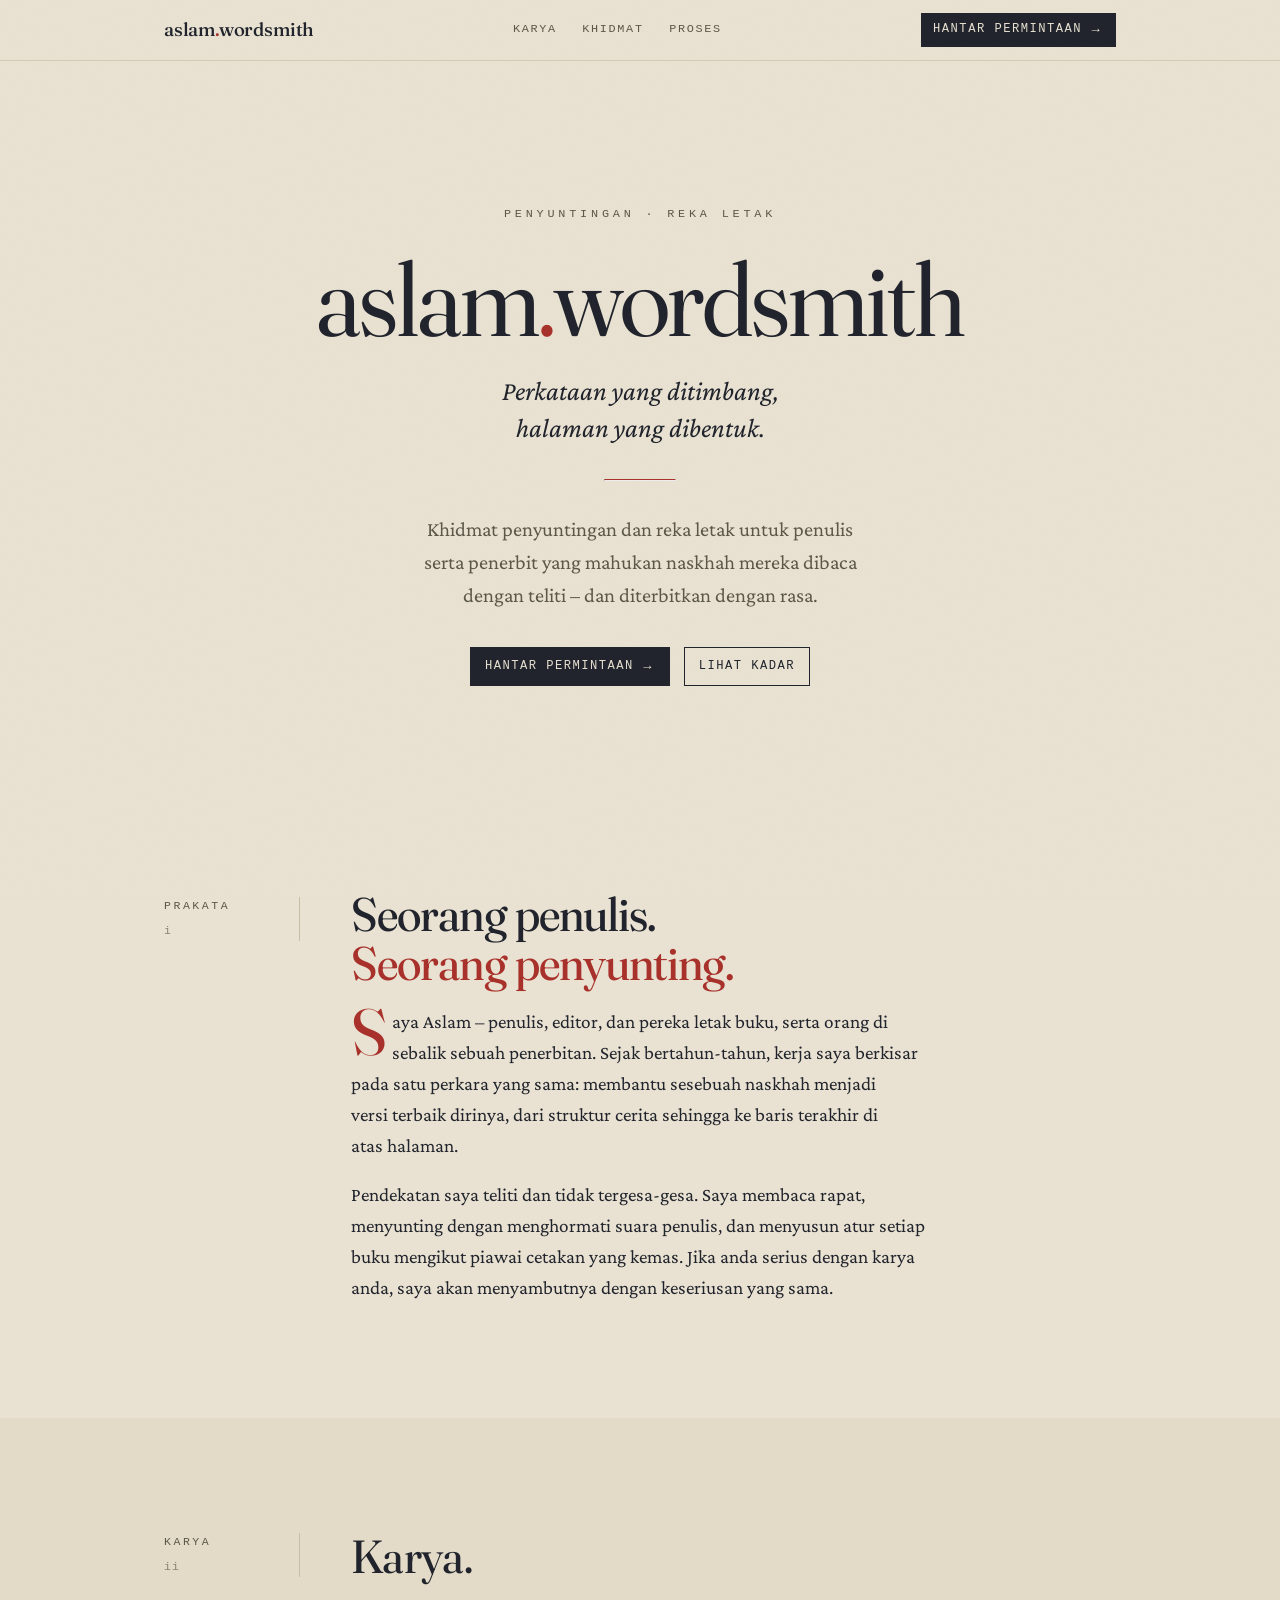
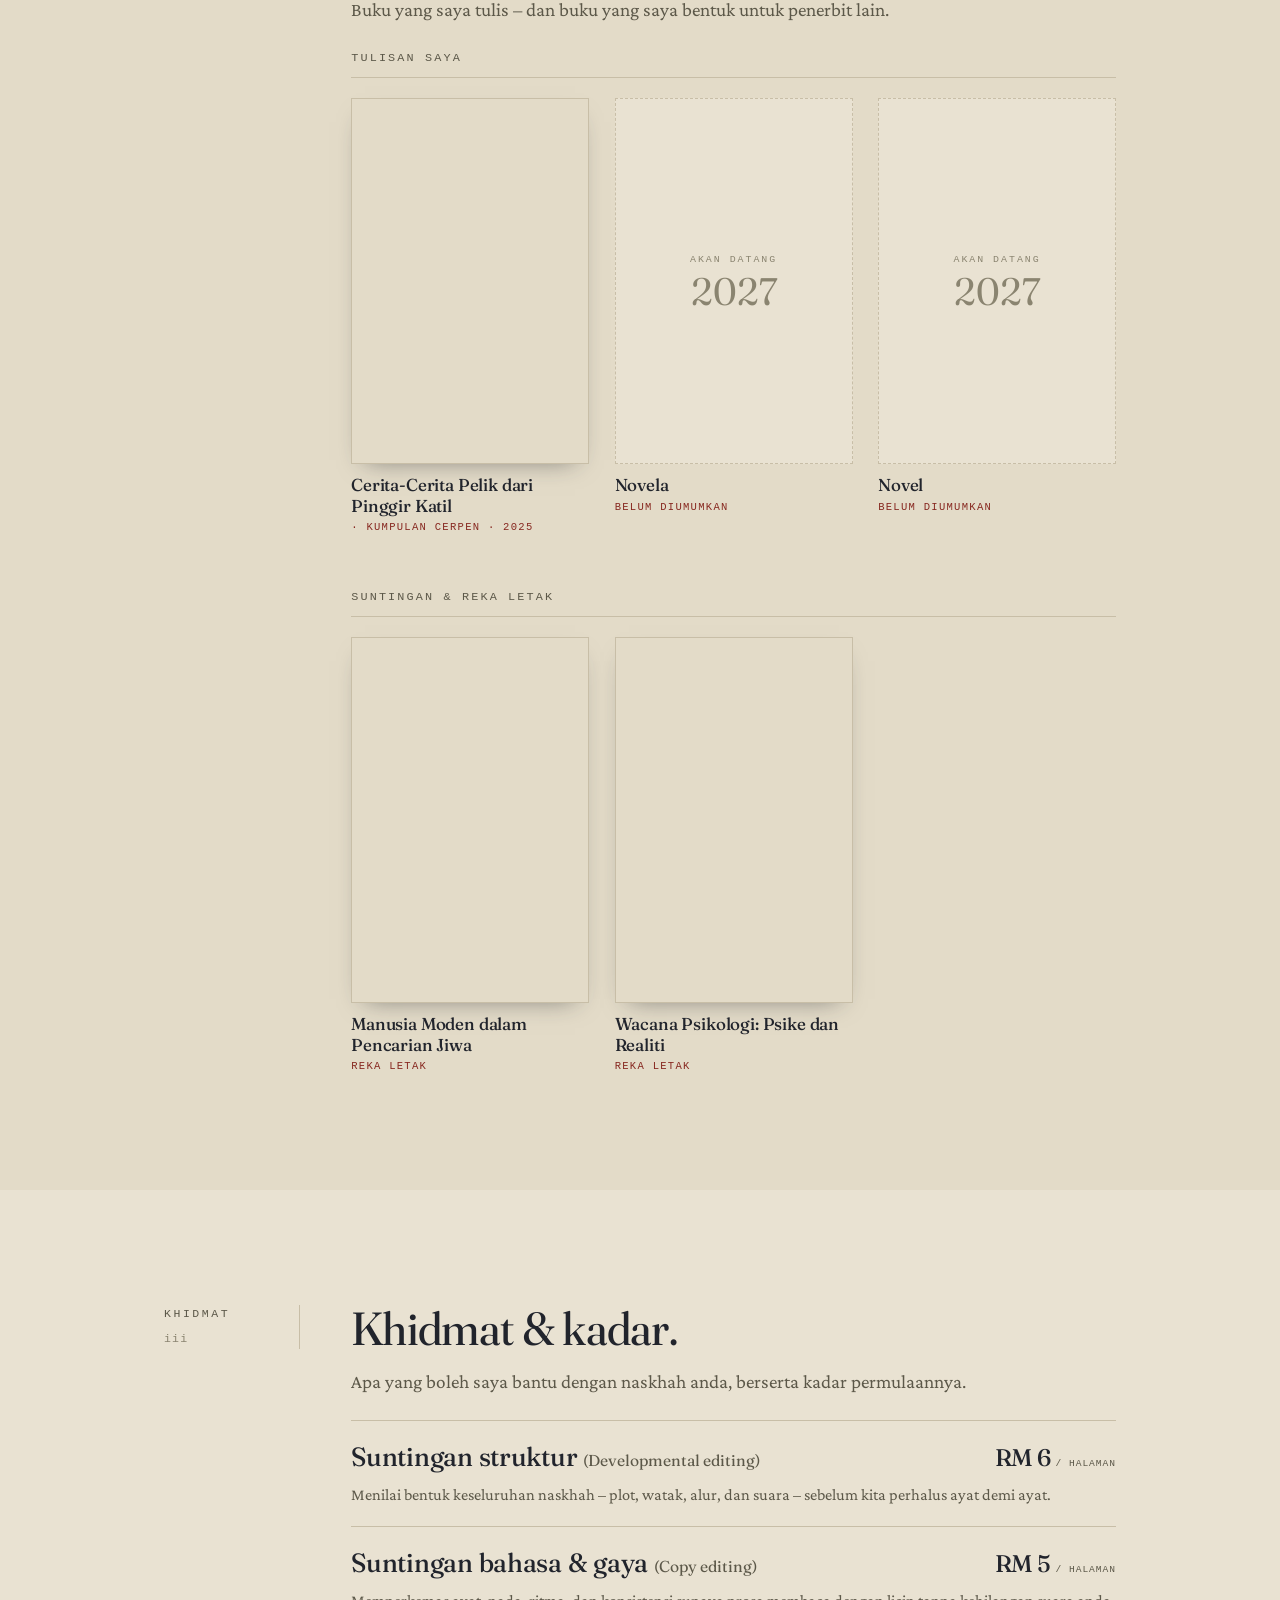
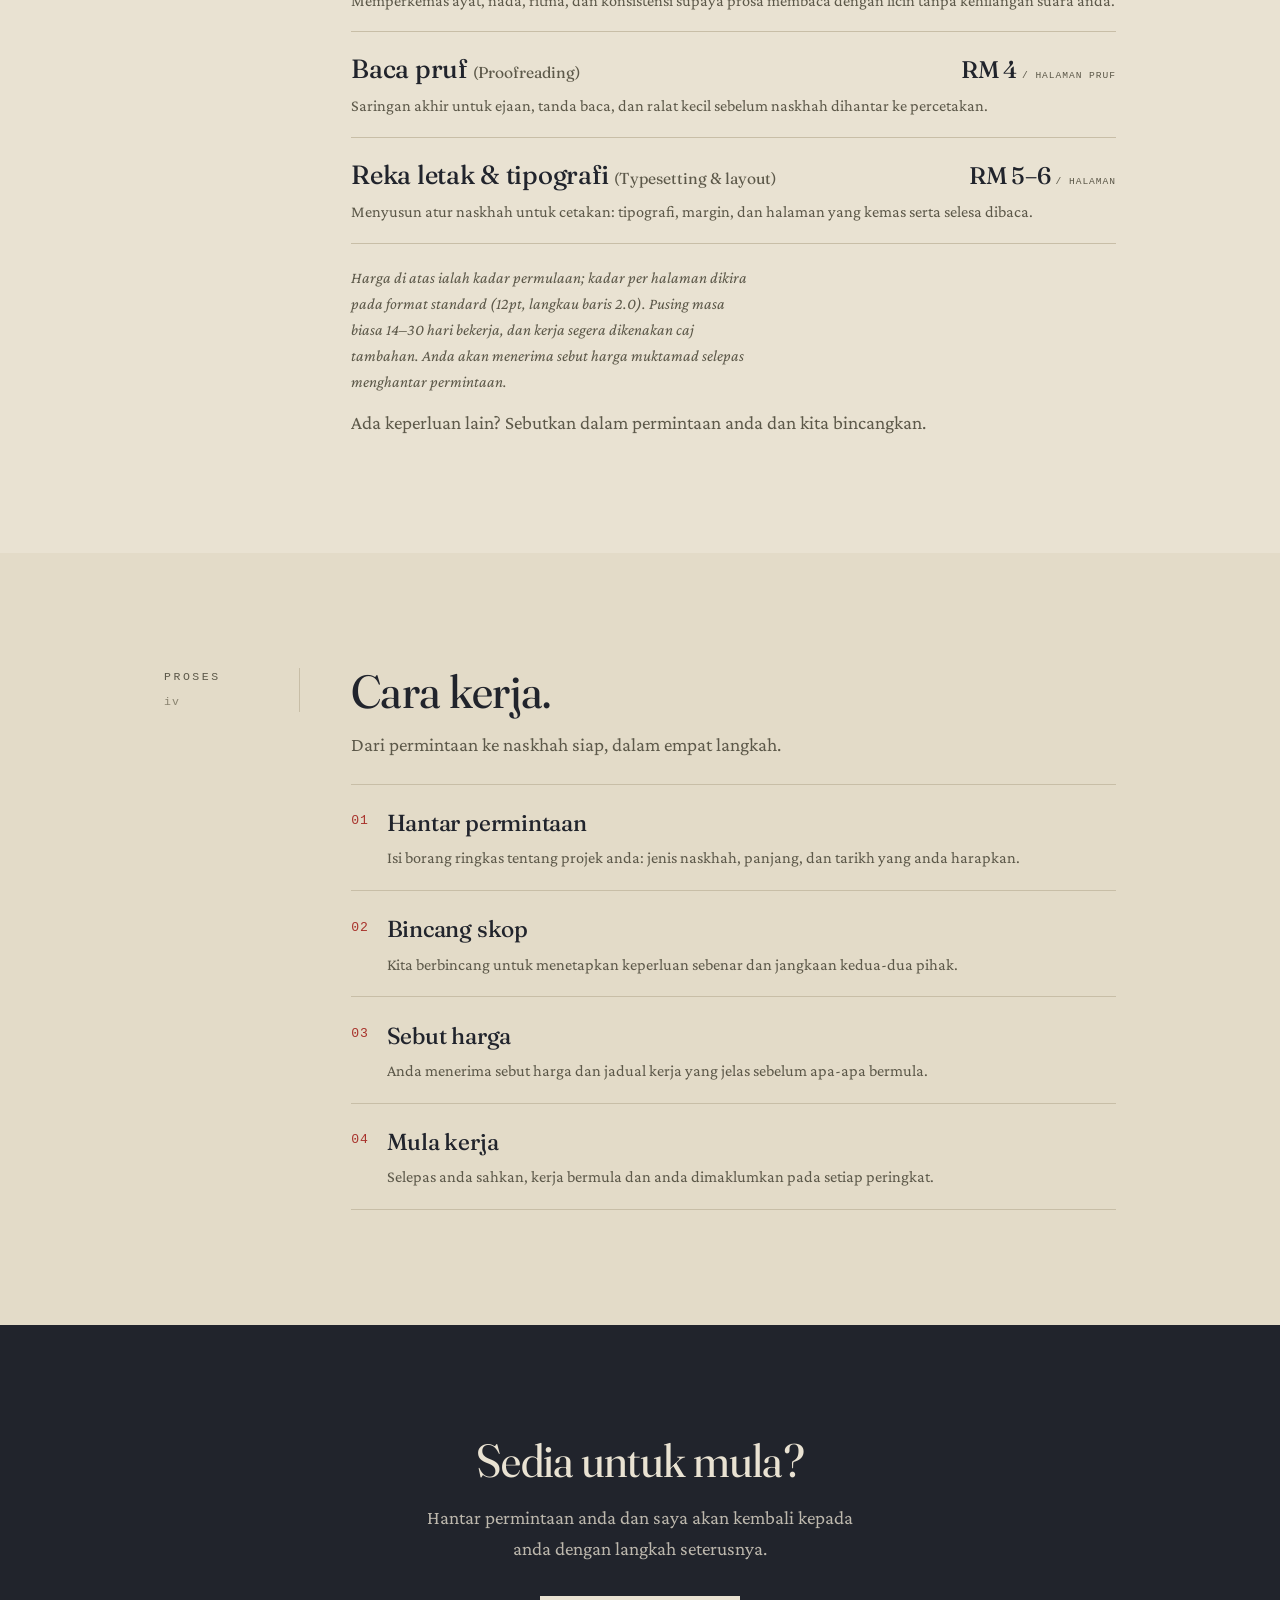
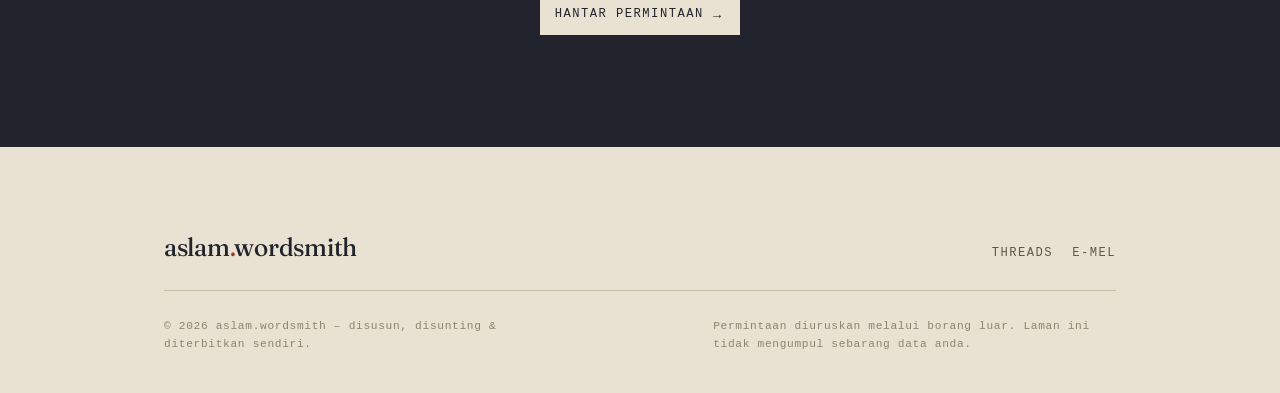
==== index.html @ 5a4cc8f1 "aslam.wordsmith profile + rate card site Static, no-JS, CSP-locked one-page profile for GitHub Pages" ====
<!DOCTYPE html>
<html lang="ms">
<head>
  <meta charset="UTF-8">
  <meta name="viewport" content="width=device-width, initial-scale=1">

  <!-- Security: strict CSP. Everything is same-origin; no third-party calls.
       Note: frame-ancestors / X-Frame-Options can only be set as real HTTP
       headers (GitHub Pages can't). See README for the free Cloudflare option. -->
  <meta http-equiv="Content-Security-Policy"
        content="default-src 'none'; img-src 'self' data:; style-src 'self'; font-src 'self'; base-uri 'self'; form-action 'self' https:; manifest-src 'self'; upgrade-insecure-requests">
  <meta name="referrer" content="strict-origin-when-cross-origin">
  <meta name="color-scheme" content="light">
  <meta name="theme-color" content="#E9E2D2">

  <title>aslam.wordsmith – penyuntingan &amp; reka letak</title>
  <meta name="description" content="Khidmat penyuntingan dan reka letak buku oleh aslam.wordsmith – untuk penulis dan penerbit yang serius dengan karya mereka.">

  <!-- Open Graph (for sharing on Threads / WhatsApp). Add an og:image later; see README. -->
  <meta property="og:type" content="website">
  <meta property="og:locale" content="ms_MY">
  <meta property="og:title" content="aslam.wordsmith – penyuntingan &amp; reka letak">
  <meta property="og:description" content="Khidmat penyuntingan dan reka letak buku untuk penulis dan penerbit yang serius dengan karya mereka.">
  <!-- <meta property="og:url" content="https://YOURDOMAIN/"> -->

  <link rel="icon" href="favicon.svg" type="image/svg+xml">
  <link rel="preload" href="fonts/fraunces.woff2" as="font" type="font/woff2" crossorigin>
  <link rel="preload" href="fonts/crimson-pro.woff2" as="font" type="font/woff2" crossorigin>
  <link rel="stylesheet" href="styles.css">
</head>
<body>
  <a class="skip" href="#kandungan">Langkau ke kandungan</a>

  <!-- ============ Running head ============ -->
  <header class="masthead">
    <div class="wrap">
      <a class="brand" href="#">aslam<span class="dot">.</span>wordsmith</a>
      <nav class="mast-nav" aria-label="Navigasi laman">
        <a href="#karya">Karya</a>
        <a href="#khidmat">Khidmat</a>
        <a href="#proses">Proses</a>
      </nav>
      <!-- TODO: replace href with your real request form (Google Form / Tally). See README. -->
      <a class="btn" href="" target="_blank" rel="noopener noreferrer">
        Hantar permintaan <span class="arrow" aria-hidden="true">&rarr;</span>
      </a>
    </div>
  </header>

  <main id="kandungan">

    <!-- ============ Title page (hero) ============ -->
    <section class="title-page wrap" aria-label="Pengenalan">
      <p class="half-title">Penyuntingan &middot; Reka&nbsp;letak</p>
      <h1 class="wordmark">aslam<span class="dot">.</span>wordsmith</h1>
      <!-- Tagline (kept as-is per brand decision). -->
      <p class="tagline">Perkataan yang ditimbang,<br>halaman yang dibentuk.</p>
      <hr class="title-rule" aria-hidden="true">
      <p class="lede">Khidmat penyuntingan dan reka letak untuk penulis serta penerbit yang mahukan naskhah mereka dibaca dengan teliti – dan diterbitkan dengan rasa.</p>
      <div class="title-cta">
        <a class="btn" href="" target="_blank" rel="noopener noreferrer">
          Hantar permintaan <span class="arrow" aria-hidden="true">&rarr;</span>
        </a>
        <a class="btn btn--ghost" href="#khidmat">Lihat kadar</a>
      </div>
    </section>

    <!-- ============ Prakata / Who ============ -->
    <section class="leaf" id="tentang">
      <div class="wrap">
        <div class="leaf-grid">
          <aside class="margin">
            <span class="eyebrow">Prakata</span>
            <span class="folio">i</span>
          </aside>
          <div class="leaf-body">
            <div class="who-text prose measure">
              <h2 class="lead-statement">
                Seorang penulis.<br>
                <span class="accent">Seorang penyunting.</span>
              </h2>
              <p class="has-dropcap">Saya Aslam – penulis, editor, dan pereka letak buku, serta orang di sebalik sebuah penerbitan. Sejak bertahun-tahun, kerja saya berkisar pada satu perkara yang sama: membantu sesebuah naskhah menjadi versi terbaik dirinya, dari struktur cerita sehingga ke baris terakhir di atas halaman.</p>
              <p>Pendekatan saya teliti dan tidak tergesa-gesa. Saya membaca rapat, menyunting dengan menghormati suara penulis, dan menyusun atur setiap buku mengikut piawai cetakan yang kemas. Jika anda serius dengan karya anda, saya akan menyambutnya dengan keseriusan yang sama.</p>
            </div>
          </div>
        </div>
      </div>
    </section>

    <!-- ============ Karya / Work ============ -->
    <!-- Two groups: books Aslam wrote, and books he laid out for others.
         TO ADD a book: drop a cover into media/covers/, copy a <figure class="work …">
         block in the right group, and update src/alt/title/role.
         Variants: work--flat (flat cover image), work--mockup (3D mockup PNG/WebP),
         work--soon (forthcoming teaser, no cover). -->
    <section class="leaf leaf--alt" id="karya">
      <div class="wrap">
        <div class="leaf-grid">
          <aside class="margin">
            <span class="eyebrow">Karya</span>
            <span class="folio">ii</span>
          </aside>
          <div class="leaf-body">
            <h2 class="leaf-head">Karya.</h2>
            <p class="leaf-sub">Buku yang saya tulis – dan buku yang saya bentuk untuk penerbit lain.</p>

            <!-- Group 1: Aslam's own books -->
            <div class="work-group">
              <h3 class="work-group-title">Tulisan saya</h3>
              <div class="works">
                <figure class="work work--flat">
                  <div class="work-cover">
                    <img class="work-img" src="media/covers/cerita-cerita-pelik.webp"
                         alt="Kulit buku: Cerita-Cerita Pelik dari Pinggir Katil"
                         width="800" height="1230" loading="lazy" decoding="async">
                  </div>
                  <figcaption class="work-cap">
                    <span class="work-title">Cerita-Cerita Pelik dari Pinggir Katil</span>
                    <span class="work-role">&middot; Kumpulan cerpen &middot; 2025</span>
                  </figcaption>
                </figure>

                <figure class="work work--soon">
                  <div class="work-cover">
                    <div class="soon">
                      <span class="soon-label">Akan datang</span>
                      <span class="soon-year">2027</span>
                    </div>
                  </div>
                  <figcaption class="work-cap">
                    <span class="work-title">Novela</span>
                    <span class="work-role">Belum diumumkan</span>
                  </figcaption>
                </figure>

                <figure class="work work--soon">
                  <div class="work-cover">
                    <div class="soon">
                      <span class="soon-label">Akan datang</span>
                      <span class="soon-year">2027</span>
                    </div>
                  </div>
                  <figcaption class="work-cap">
                    <span class="work-title">Novel</span>
                    <span class="work-role">Belum diumumkan</span>
                  </figcaption>
                </figure>
              </div>
            </div>

            <!-- Group 2: editorial / layout work for other publishers -->
            <div class="work-group">
              <h3 class="work-group-title">Suntingan &amp; reka letak</h3>
              <div class="works">
                <figure class="work work--flat">
                  <div class="work-cover">
                    <img class="work-img" src="media/covers/manusia-moden-depan.webp"
                         alt="Kulit buku: Manusia Moden dalam Pencarian Jiwa"
                         width="1600" height="2462" loading="lazy" decoding="async">
                  </div>
                  <figcaption class="work-cap">
                    <span class="work-title">Manusia Moden dalam Pencarian Jiwa</span>
                    <span class="work-role">Reka letak</span>
                  </figcaption>
                </figure>

                <figure class="work work--flat">
                  <div class="work-cover">
                    <img class="work-img" src="media/covers/wacana-psikologi-depan.webp"
                         alt="Kulit buku: Wacana Psikologi: Psike dan Realiti"
                         width="1600" height="2462" loading="lazy" decoding="async">
                  </div>
                  <figcaption class="work-cap">
                    <span class="work-title">Wacana Psikologi: Psike dan Realiti</span>
                    <span class="work-role">Reka letak</span>
                  </figcaption>
                </figure>
              </div>
            </div>
          </div>
        </div>
      </div>
    </section>

    <!-- ============ Khidmat & Kadar (services + rates, merged) ============ -->
    <section class="leaf" id="khidmat">
      <div class="wrap">
        <div class="leaf-grid">
          <aside class="margin">
            <span class="eyebrow">Khidmat</span>
            <span class="folio">iii</span>
          </aside>
          <div class="leaf-body">
            <h2 class="leaf-head">Khidmat &amp; kadar.</h2>
            <p class="leaf-sub">Apa yang boleh saya bantu dengan naskhah anda, berserta kadar permulaannya.</p>

            <div class="toc">
              <div class="toc-item">
                <div class="toc-head">
                  <h3 class="toc-title">Suntingan struktur <span class="toc-en">(Developmental editing)</span></h3>
                  <span class="toc-price">RM 6 <span class="toc-unit">/ halaman</span></span>
                </div>
                <p class="toc-desc">Menilai bentuk keseluruhan naskhah – plot, watak, alur, dan suara – sebelum kita perhalus ayat demi ayat.</p>
              </div>
              <div class="toc-item">
                <div class="toc-head">
                  <h3 class="toc-title">Suntingan bahasa &amp; gaya <span class="toc-en">(Copy editing)</span></h3>
                  <span class="toc-price">RM 5 <span class="toc-unit">/ halaman</span></span>
                </div>
                <p class="toc-desc">Memperkemas ayat, nada, ritma, dan konsistensi supaya prosa membaca dengan licin tanpa kehilangan suara anda.</p>
              </div>
              <div class="toc-item">
                <div class="toc-head">
                  <h3 class="toc-title">Baca pruf <span class="toc-en">(Proofreading)</span></h3>
                  <span class="toc-price">RM 4 <span class="toc-unit">/ halaman pruf</span></span>
                </div>
                <p class="toc-desc">Saringan akhir untuk ejaan, tanda baca, dan ralat kecil sebelum naskhah dihantar ke percetakan.</p>
              </div>
              <div class="toc-item">
                <div class="toc-head">
                  <h3 class="toc-title">Reka letak &amp; tipografi <span class="toc-en">(Typesetting &amp; layout)</span></h3>
                  <span class="toc-price">RM 5&#8211;6 <span class="toc-unit">/ halaman</span></span>
                </div>
                <p class="toc-desc">Menyusun atur naskhah untuk cetakan: tipografi, margin, dan halaman yang kemas serta selesa dibaca.</p>
              </div>
            </div>

            <p class="rate-note">Harga di atas ialah kadar permulaan; kadar per halaman dikira pada format standard (12pt, langkau baris 2.0). Pusing masa biasa 14&#8211;30 hari bekerja, dan kerja segera dikenakan caj tambahan. Anda akan menerima sebut harga muktamad selepas menghantar permintaan.</p>
            <p class="leaf-sub">Ada keperluan lain? Sebutkan dalam permintaan anda dan kita bincangkan.</p>
          </div>
        </div>
      </div>
    </section>

    <!-- ============ Proses / Process (a genuine sequence) ============ -->
    <section class="leaf leaf--alt" id="proses">
      <div class="wrap">
        <div class="leaf-grid">
          <aside class="margin">
            <span class="eyebrow">Proses</span>
            <span class="folio">iv</span>
          </aside>
          <div class="leaf-body">
            <h2 class="leaf-head">Cara kerja.</h2>
            <p class="leaf-sub">Dari permintaan ke naskhah siap, dalam empat langkah.</p>

            <ol class="steps">
              <li class="step">
                <div>
                  <h3>Hantar permintaan</h3>
                  <p>Isi borang ringkas tentang projek anda: jenis naskhah, panjang, dan tarikh yang anda harapkan.</p>
                </div>
              </li>
              <li class="step">
                <div>
                  <h3>Bincang skop</h3>
                  <p>Kita berbincang untuk menetapkan keperluan sebenar dan jangkaan kedua-dua pihak.</p>
                </div>
              </li>
              <li class="step">
                <div>
                  <h3>Sebut harga</h3>
                  <p>Anda menerima sebut harga dan jadual kerja yang jelas sebelum apa-apa bermula.</p>
                </div>
              </li>
              <li class="step">
                <div>
                  <h3>Mula kerja</h3>
                  <p>Selepas anda sahkan, kerja bermula dan anda dimaklumkan pada setiap peringkat.</p>
                </div>
              </li>
            </ol>
          </div>
        </div>
      </div>
    </section>

    <!-- ============ Closing call ============ -->
    <section class="closing" id="hubungi">
      <div class="wrap">
        <h2 class="leaf-head">Sedia untuk mula?</h2>
        <p>Hantar permintaan anda dan saya akan kembali kepada anda dengan langkah seterusnya.</p>
        <a class="btn" href="" target="_blank" rel="noopener noreferrer">
          Hantar permintaan <span class="arrow" aria-hidden="true">&rarr;</span>
        </a>
      </div>
    </section>
  </main>

  <!-- ============ Kolofon / Footer ============ -->
  <footer class="kolofon">
    <div class="wrap">
      <div class="kolofon-top">
        <span class="kolofon-brand">aslam<span class="dot">.</span>wordsmith</span>
        <nav class="kolofon-links" aria-label="Hubungi">
          <a href="https://www.threads.com/@aslam.wordsmith" target="_blank" rel="noopener noreferrer">Threads</a>
          <a href="mailto:aslam.wordsmith@gmail.com">E-mel</a>
        </nav>
      </div>
      <div class="kolofon-fine">
        <span>&copy; 2026 aslam.wordsmith – disusun, disunting &amp; diterbitkan sendiri.</span>
        <span>Permintaan diuruskan melalui borang luar. Laman ini tidak mengumpul sebarang data anda.</span>
      </div>
    </div>
  </footer>
</body>
</html>
---- styles.css ----
/* =========================================================================
   aslam.wordsmith — laman profil & kadar khidmat
   Concept: the page set like the interior of a finely-made book.
   Display: Fraunces (variable, all axes) · Body: Crimson Pro · Utility: system mono
   Palette: fountain-pen ink + warm oat paper + a single editor's proof-red.
   No JavaScript. No third-party requests. Self-hosted fonts only.
   ========================================================================= */

/* ----- Fonts (self-hosted, variable) ------------------------------------ */
@font-face {
  font-family: "Fraunces";
  src: url("fonts/fraunces.woff2") format("woff2");
  font-weight: 100 900;
  font-style: normal;
  font-display: swap;
}
@font-face {
  font-family: "Crimson Pro";
  src: url("fonts/crimson-pro.woff2") format("woff2");
  font-weight: 200 900;
  font-style: normal;
  font-display: swap;
}
@font-face {
  font-family: "Crimson Pro";
  src: url("fonts/crimson-pro-italic.woff2") format("woff2");
  font-weight: 200 900;
  font-style: italic;
  font-display: swap;
}

/* ----- Tokens ----------------------------------------------------------- */
:root {
  /* colour */
  --paper:      #E9E2D2;  /* warm oat — the page */
  --paper-2:    #E3DBC8;  /* a deeper leaf for set-apart blocks */
  --ink:        #21242C;  /* deep blue-black — fountain-pen ink */
  --ink-soft:   #5C5849;  /* muted ink — secondary text */
  --ink-faint:  #8A8470;  /* marginalia, folios (decorative) */
  --proof:      #A8322B;  /* the editor's red */
  --proof-deep: #872820;
  --rule:       #C8BEA7;  /* hairlines */
  --rule-soft:  #D5CCB8;

  /* type */
  --display: "Fraunces", Georgia, "Times New Roman", serif;
  --body:    "Crimson Pro", Georgia, "Times New Roman", serif;
  --mono:    ui-monospace, "SF Mono", "Cascadia Code", "JetBrains Mono", Menlo, Consolas, monospace;

  /* measure & rhythm */
  --gutter:    clamp(1.35rem, 5.5vw, 3.25rem);
  --leaf-pad:  clamp(3.5rem, 9vw, 7.5rem);
  --measure:   36rem;
  --wrap:      66rem;
}

/* ----- Reset ------------------------------------------------------------ */
*, *::before, *::after { box-sizing: border-box; }
* { margin: 0; }
html { -webkit-text-size-adjust: 100%; scroll-behavior: smooth; }
body { min-height: 100%; }
img, svg { display: block; max-width: 100%; }
ul, ol { list-style: none; padding: 0; }
a { color: inherit; }
:focus-visible { outline: 2px solid var(--proof); outline-offset: 3px; border-radius: 1px; }
::selection { background: var(--proof); color: var(--paper); }

/* ----- Base ------------------------------------------------------------- */
body {
  font-family: var(--body);
  font-weight: 400;
  font-size: clamp(1.0625rem, 0.98rem + 0.4vw, 1.2rem);
  line-height: 1.62;
  color: var(--ink);
  background: var(--paper);
  font-feature-settings: "liga" 1, "calt" 1, "onum" 1; /* old-style figures */
  text-rendering: optimizeLegibility;
  -webkit-font-smoothing: antialiased;
}

/* faint paper grain — extremely subtle, sits above the page, ignores clicks */
body::before {
  content: "";
  position: fixed;
  inset: 0;
  z-index: 9999;
  pointer-events: none;
  opacity: 0.035;
  mix-blend-mode: multiply;
  background-image: url("data:image/svg+xml,%3Csvg xmlns='http://www.w3.org/2000/svg' width='160' height='160'%3E%3Cfilter id='n'%3E%3CfeTurbulence type='fractalNoise' baseFrequency='0.85' numOctaves='2' stitchTiles='stitch'/%3E%3C/filter%3E%3Crect width='100%25' height='100%25' filter='url(%23n)'/%3E%3C/svg%3E");
}

p { text-wrap: pretty; }
strong { font-weight: 600; }
em { font-style: italic; }

/* links inside prose */
.prose a {
  color: var(--proof-deep);
  text-decoration: underline;
  text-underline-offset: 0.18em;
  text-decoration-thickness: 1px;
  text-decoration-color: var(--rule);
}
.prose a:hover { text-decoration-color: var(--proof); }

/* ----- Skip link -------------------------------------------------------- */
.skip {
  position: absolute;
  left: -9999px;
  top: 0;
  background: var(--ink);
  color: var(--paper);
  padding: 0.6rem 1rem;
  font-family: var(--mono);
  font-size: 0.8rem;
  z-index: 10000;
}
.skip:focus { left: 0.5rem; top: 0.5rem; }

/* ----- Shared layout primitives ----------------------------------------- */
.wrap {
  width: 100%;
  max-width: var(--wrap);
  margin-inline: auto;
  padding-inline: var(--gutter);
}
.measure { max-width: var(--measure); }

.eyebrow {
  font-family: var(--mono);
  font-size: 0.72rem;
  font-weight: 500;
  letter-spacing: 0.22em;
  text-transform: uppercase;
  color: var(--ink-soft);
}

/* a small editorial proof-mark (caret) used very sparingly */
.proof-caret {
  color: var(--proof);
  font-family: var(--display);
  font-style: normal;
  font-weight: 500;
}

.rule {
  border: 0;
  border-top: 1px solid var(--rule);
}

/* ----- Masthead (running head) ------------------------------------------ */
.masthead {
  position: sticky;
  top: 0;
  z-index: 50;
  background: color-mix(in srgb, var(--paper) 88%, transparent);
  backdrop-filter: blur(6px);
  -webkit-backdrop-filter: blur(6px);
  border-bottom: 1px solid var(--rule-soft);
}
.masthead .wrap {
  display: flex;
  align-items: center;
  justify-content: space-between;
  gap: 1rem;
  min-height: 3.75rem;
}
.brand {
  font-family: var(--display);
  font-weight: 500;
  font-size: 1.18rem;
  letter-spacing: -0.01em;
  font-variation-settings: "opsz" 40, "wght" 500, "SOFT" 0, "WONK" 0;
  text-decoration: none;
  color: var(--ink);
}
.brand .dot { color: var(--proof); }
.mast-nav {
  display: none;
  gap: 1.6rem;
  align-items: center;
}
.mast-nav a {
  font-family: var(--mono);
  font-size: 0.74rem;
  letter-spacing: 0.14em;
  text-transform: uppercase;
  color: var(--ink-soft);
  text-decoration: none;
}
.mast-nav a:hover { color: var(--ink); }

/* button ----------------------------------------------------------------- */
.btn {
  display: inline-flex;
  align-items: center;
  gap: 0.55em;
  font-family: var(--mono);
  font-size: 0.76rem;
  letter-spacing: 0.12em;
  text-transform: uppercase;
  text-decoration: none;
  padding: 0.7em 1.15em;
  border: 1px solid var(--ink);
  color: var(--paper);
  background: var(--ink);
  transition: background 0.18s ease, color 0.18s ease, transform 0.18s ease;
}
.btn:hover { background: var(--proof); border-color: var(--proof); }
.btn:active { transform: translateY(1px); }
.btn--ghost {
  background: transparent;
  color: var(--ink);
}
.btn--ghost:hover { background: transparent; color: var(--proof); border-color: var(--proof); }
.btn .arrow { font-family: var(--body); font-size: 1.1em; line-height: 1; }

.masthead .btn { padding: 0.5em 0.95em; }

/* ----- Hero: the title page --------------------------------------------- */
.title-page {
  text-align: center;
  padding-block: clamp(4rem, 12vw, 9rem) clamp(3.25rem, 8vw, 6rem);
  display: grid;
  justify-items: center;
  gap: clamp(1.1rem, 2.5vw, 1.6rem);
}
.title-page .half-title { /* the small line above the title, as in a book */
  font-family: var(--mono);
  font-size: 0.74rem;
  letter-spacing: 0.32em;
  text-transform: uppercase;
  color: var(--ink-soft);
}
.wordmark {
  font-family: var(--display);
  font-weight: 380;
  font-size: clamp(3rem, 12.5vw, 6.5rem);
  line-height: 0.94;
  letter-spacing: -0.02em;
  font-variation-settings: "opsz" 144, "wght" 380, "SOFT" 26, "WONK" 0;
}
.wordmark .dot { color: var(--proof); }
.tagline {
  font-style: italic;
  font-size: clamp(1.25rem, 3.5vw, 1.7rem);
  line-height: 1.35;
  color: var(--ink);
  max-width: 22ch;
}
.title-rule {
  width: 4.5rem;
  border-top: 1.5px solid var(--proof);
  margin-block: 0.4rem;
}
.lede {
  max-width: 38ch;
  font-size: clamp(1.1rem, 1rem + 0.5vw, 1.28rem);
  color: var(--ink-soft);
}
.title-cta {
  display: flex;
  flex-wrap: wrap;
  gap: 0.85rem;
  justify-content: center;
  margin-top: 0.6rem;
}

/* ----- Leaf (a section, set like a book leaf) --------------------------- */
.leaf { padding-block: var(--leaf-pad); }
.leaf--alt { background: var(--paper-2); }
.leaf--alt + .leaf--alt { padding-top: 0; }

.leaf-grid { display: grid; gap: 1.4rem; }

/* the marginal column: section label + folio, like the head of a printed page */
.margin {
  display: flex;
  align-items: baseline;
  justify-content: space-between;
  gap: 1rem;
  padding-bottom: 0.4rem;
  border-bottom: 1px solid var(--rule);
}
.folio {
  display: none;
  font-family: var(--mono);
  font-size: 0.72rem;
  letter-spacing: 0.1em;
  color: var(--ink-faint);
}

.leaf-head {
  font-family: var(--display);
  font-weight: 420;
  font-size: clamp(1.9rem, 1.4rem + 2vw, 2.9rem);
  line-height: 1.05;
  letter-spacing: -0.015em;
  font-variation-settings: "opsz" 80, "wght" 420, "SOFT" 14, "WONK" 0;
  margin-top: 0.9rem;
}
.leaf-sub {
  margin-top: 0.75rem;
  color: var(--ink-soft);
}

/* prose with a drop cap on the opening paragraph */
.prose p + p { margin-top: 1.1rem; }
.has-dropcap::first-letter {
  font-family: var(--display);
  font-variation-settings: "opsz" 144, "wght" 460, "SOFT" 0, "WONK" 0;
  float: left;
  font-size: 3.4em;
  line-height: 0.74;
  padding-right: 0.08em;
  padding-top: 0.04em;
  color: var(--proof);
}

/* ----- Who block: lead statement + portrait (borrowed structure) -------- */
.who-grid { display: grid; gap: clamp(1.4rem, 4vw, 2.4rem); }

.lead-statement {
  font-family: var(--display);
  font-weight: 440;
  font-size: clamp(1.85rem, 1.3rem + 2.3vw, 2.95rem);
  line-height: 1.03;
  letter-spacing: -0.02em;
  font-variation-settings: "opsz" 80, "wght" 440, "SOFT" 16, "WONK" 0;
  margin-bottom: 1.15rem;
}
.lead-statement .accent { color: var(--proof); }

.portrait { margin: 0; max-width: 15rem; }
.portrait img,
.portrait-ph {
  width: 100%;
  aspect-ratio: 4 / 5;
  border: 1px solid var(--rule);
  background: var(--paper-2);
}
.portrait img { object-fit: cover; }
.portrait-ph { display: grid; place-items: center; }
.portrait-ph span {
  font-family: var(--display);
  font-size: clamp(2.6rem, 9vw, 4rem);
  color: var(--ink-faint);
  font-variation-settings: "opsz" 144, "wght" 360, "SOFT" 22, "WONK" 0;
}
.portrait-ph .dot { color: var(--proof); }

/* ----- Karya terpilih: a shelf of covers -------------------------------- */
.works {
  margin-top: 1.6rem;
  display: grid;
  grid-template-columns: repeat(2, 1fr);
  gap: clamp(1.2rem, 3vw, 1.9rem) clamp(1rem, 3vw, 1.6rem);
}
.work { margin: 0; }
.work-cover {
  display: grid;
  place-items: end center;
  overflow: visible;
  transition: transform 0.2s ease, box-shadow 0.2s ease;
}

/* 3D mockup: floats on the paper with a shape-following shadow, no frame */
.work--mockup .work-cover { aspect-ratio: 800 / 1371; }
.work--mockup .work-img {
  width: 100%; height: 100%;
  object-fit: contain;
  object-position: bottom center;
  filter: drop-shadow(0 9px 16px rgba(33, 36, 44, 0.15));
  transition: filter 0.2s ease;
}

/* flat cover: a framed rectangle with a soft drop shadow */
.work--flat .work-cover {
  aspect-ratio: 130 / 200;
  overflow: hidden;
  border: 1px solid var(--rule);
  box-shadow: 0 10px 24px -14px rgba(33, 36, 44, 0.55);
  background: var(--paper-2);
}
.work--flat .work-img { width: 100%; height: 100%; object-fit: cover; }

/* forthcoming teaser: a quiet cover-shaped card, no image */
.work--soon .work-cover {
  aspect-ratio: 130 / 200;
  border: 1px dashed var(--rule);
  background: var(--paper);
  place-items: center;
}
.soon { display: grid; justify-items: center; gap: 0.3rem; text-align: center; padding: 0.5rem; }
.soon-label {
  font-family: var(--mono);
  font-size: 0.62rem;
  letter-spacing: 0.2em;
  text-transform: uppercase;
  color: var(--ink-faint);
}
.soon-year {
  font-family: var(--display);
  font-size: clamp(1.7rem, 1.2rem + 2vw, 2.4rem);
  line-height: 1;
  color: var(--ink-faint);
  font-variation-settings: "opsz" 72, "wght" 380, "SOFT" 18, "WONK" 0;
}

/* groups within Karya */
.work-group + .work-group { margin-top: clamp(2.2rem, 5vw, 3.25rem); }
.work-group-title {
  font-family: var(--mono);
  font-size: 0.74rem;
  font-weight: 500;
  letter-spacing: 0.18em;
  text-transform: uppercase;
  color: var(--ink-soft);
  margin-top: 1.5rem;
  padding-bottom: 0.55rem;
  border-bottom: 1px solid var(--rule);
}
.work-group .works { margin-top: 1.25rem; }
.work-cap { display: block; margin-top: 0.7rem; }
.work-title {
  display: block;
  font-family: var(--display);
  font-weight: 480;
  font-size: 1.08rem;
  line-height: 1.18;
  letter-spacing: -0.01em;
  font-variation-settings: "opsz" 40, "wght" 480, "SOFT" 10, "WONK" 0;
}
.work-role {
  display: block;
  margin-top: 0.18rem;
  font-family: var(--mono);
  font-size: 0.66rem;
  letter-spacing: 0.12em;
  text-transform: uppercase;
  color: var(--proof-deep);
}
@media (prefers-reduced-motion: no-preference) {
  .work:hover .work-cover { transform: translateY(-4px); }
  .work--mockup:hover .work-img { filter: drop-shadow(0 16px 22px rgba(33, 36, 44, 0.22)); }
  .work--flat:hover .work-cover { box-shadow: 0 16px 30px -14px rgba(33, 36, 44, 0.6); }
}

/* ----- Khidmat (services), set like a contents list --------------------- */
.toc { margin-top: 1.4rem; }
.toc-item {
  padding-block: 1.15rem;
  border-top: 1px solid var(--rule);
}
.toc-item:last-of-type { border-bottom: 1px solid var(--rule); }
.toc-title {
  font-family: var(--display);
  font-weight: 460;
  font-size: clamp(1.3rem, 1.1rem + 0.8vw, 1.65rem);
  line-height: 1.15;
  letter-spacing: -0.01em;
  font-variation-settings: "opsz" 50, "wght" 460, "SOFT" 12, "WONK" 0;
}
.toc-desc { margin-top: 0.3rem; color: var(--ink-soft); font-size: 1.02rem; line-height: 1.5; }
.toc-head {
  display: flex;
  flex-wrap: wrap;
  align-items: baseline;
  justify-content: space-between;
  gap: 0.2rem 1.5rem;
}
.toc-en {
  font-size: 0.6em;
  font-weight: 400;
  color: var(--ink-soft);
  letter-spacing: 0;
  font-variation-settings: "opsz" 30, "wght" 400, "SOFT" 12, "WONK" 0;
}
.toc-price {
  font-family: var(--display);
  font-weight: 480;
  font-size: clamp(1.2rem, 1.05rem + 0.7vw, 1.5rem);
  letter-spacing: -0.01em;
  font-variation-settings: "opsz" 40, "wght" 480, "SOFT" 0, "WONK" 0;
  white-space: nowrap;
  color: var(--ink);
}
.toc-price .toc-unit {
  font-family: var(--mono);
  font-size: 0.6rem;
  letter-spacing: 0.1em;
  text-transform: uppercase;
  color: var(--ink-soft);
}

/* ----- Kadar (rate card), set like a back-matter price list ------------- */
.rates { margin-top: 1.5rem; }
.rate-row {
  display: grid;
  grid-template-columns: 1fr auto;
  gap: 0.35rem 1.5rem;
  align-items: baseline;
  padding-block: 1.05rem;
  border-top: 1px solid var(--rule);
}
.rate-row:last-of-type { border-bottom: 1px solid var(--rule); }
.rate-name {
  font-family: var(--display);
  font-weight: 460;
  font-size: clamp(1.2rem, 1.05rem + 0.7vw, 1.5rem);
  letter-spacing: -0.01em;
  font-variation-settings: "opsz" 48, "wght" 460, "SOFT" 12, "WONK" 0;
  grid-column: 1;
}
.rate-unit {
  font-family: var(--mono);
  font-size: 0.72rem;
  letter-spacing: 0.1em;
  text-transform: uppercase;
  color: var(--ink-soft);
  grid-column: 1;
  grid-row: 2;
}
.rate-price {
  font-family: var(--display);
  font-weight: 480;
  font-size: clamp(1.2rem, 1.05rem + 0.7vw, 1.5rem);
  font-variation-settings: "opsz" 40, "wght" 480, "SOFT" 0, "WONK" 0;
  white-space: nowrap;
  grid-column: 2;
  grid-row: 1 / span 2;
  align-self: center;
}
.rate-note {
  margin-top: 1.3rem;
  font-size: 1rem;
  font-style: italic;
  color: var(--ink-soft);
  max-width: 46ch;
}

/* ----- Proses (a genuine sequence → numbered) --------------------------- */
.steps { counter-reset: step; margin-top: 1.5rem; display: grid; gap: 0; }
.step {
  counter-increment: step;
  display: grid;
  grid-template-columns: auto 1fr;
  gap: 1.1rem;
  padding-block: 1.2rem;
  border-top: 1px solid var(--rule);
}
.step:last-child { border-bottom: 1px solid var(--rule); }
.step::before {
  content: counter(step, decimal-leading-zero);
  font-family: var(--mono);
  font-size: 0.82rem;
  color: var(--proof);
  letter-spacing: 0.08em;
  padding-top: 0.4rem;
}
.step h3 {
  font-family: var(--display);
  font-weight: 460;
  font-size: clamp(1.2rem, 1.05rem + 0.6vw, 1.45rem);
  letter-spacing: -0.01em;
  font-variation-settings: "opsz" 46, "wght" 460, "SOFT" 12, "WONK" 0;
}
.step p { margin-top: 0.3rem; color: var(--ink-soft); font-size: 1.02rem; line-height: 1.5; }

/* ----- Closing call ----------------------------------------------------- */
.closing {
  text-align: center;
  background: var(--ink);
  color: var(--paper);
  padding-block: clamp(4rem, 10vw, 7rem);
}
.closing .leaf-head {
  color: var(--paper);
  margin-top: 0;
  font-variation-settings: "opsz" 90, "wght" 400, "SOFT" 18, "WONK" 0;
}
.closing p { margin-top: 1rem; color: color-mix(in srgb, var(--paper) 78%, transparent); max-width: 40ch; margin-inline: auto; }
.closing .btn {
  margin-top: 2rem;
  background: var(--paper);
  color: var(--ink);
  border-color: var(--paper);
}
.closing .btn:hover { background: var(--proof); color: var(--paper); border-color: var(--proof); }

/* ----- Kolofon (footer) ------------------------------------------------- */
.kolofon { padding-block: clamp(3rem, 7vw, 5rem) 2.5rem; }
.kolofon .wrap { display: grid; gap: 1.6rem; }
.kolofon-top {
  display: flex;
  flex-wrap: wrap;
  align-items: baseline;
  justify-content: space-between;
  gap: 1rem 2rem;
  padding-bottom: 1.4rem;
  border-bottom: 1px solid var(--rule);
}
.kolofon-brand {
  font-family: var(--display);
  font-weight: 460;
  font-size: 1.6rem;
  letter-spacing: -0.01em;
  font-variation-settings: "opsz" 60, "wght" 460, "SOFT" 16, "WONK" 0;
}
.kolofon-brand .dot { color: var(--proof); }
.kolofon-links { display: flex; flex-wrap: wrap; gap: 1.2rem; }
.kolofon-links a {
  font-family: var(--mono);
  font-size: 0.76rem;
  letter-spacing: 0.12em;
  text-transform: uppercase;
  color: var(--ink-soft);
  text-decoration: none;
}
.kolofon-links a:hover { color: var(--proof); }
.kolofon-fine {
  display: flex;
  flex-wrap: wrap;
  justify-content: space-between;
  gap: 0.6rem 2rem;
  font-family: var(--mono);
  font-size: 0.7rem;
  letter-spacing: 0.06em;
  color: var(--ink-faint);
}
.kolofon-fine span { max-width: 60ch; }

/* ----- Motion: one quiet page-load settle ------------------------------- */
@media (prefers-reduced-motion: no-preference) {
  .title-page > * {
    animation: settle 0.9s cubic-bezier(0.2, 0.7, 0.2, 1) backwards;
  }
  .title-page > *:nth-child(1) { animation-delay: 0.05s; }
  .title-page > *:nth-child(2) { animation-delay: 0.14s; }
  .title-page > *:nth-child(3) { animation-delay: 0.24s; }
  .title-page > *:nth-child(4) { animation-delay: 0.32s; }
  .title-page > *:nth-child(5) { animation-delay: 0.40s; }
  .title-page > *:nth-child(6) { animation-delay: 0.48s; }
  @keyframes settle {
    from { opacity: 0; transform: translateY(0.6rem); }
    to   { opacity: 1; transform: none; }
  }
}

/* ----- Responsive: open the book on wider screens ----------------------- */
@media (min-width: 48rem) {
  .leaf-grid {
    grid-template-columns: 8.5rem 1fr;
    column-gap: clamp(1.5rem, 4vw, 3.25rem);
  }
  .margin {
    flex-direction: column;
    align-items: flex-start;
    justify-content: flex-start;
    gap: 0.4rem;
    border-bottom: 0;
    border-right: 1px solid var(--rule);
    padding-right: 1rem;
    padding-bottom: 0;
    position: sticky;
    top: 5rem;
    align-self: start;
  }
  .folio { display: block; }
  .leaf-head { margin-top: 0; }

  .who-grid {
    grid-template-columns: minmax(11rem, 14rem) 1fr;
    column-gap: clamp(1.6rem, 4vw, 2.8rem);
    align-items: start;
  }
  .lead-statement { margin-top: -0.15em; } /* optically align cap-height with portrait top */
  .works { grid-template-columns: repeat(3, 1fr); }
}

@media (min-width: 60rem) {
  .mast-nav { display: flex; }
}
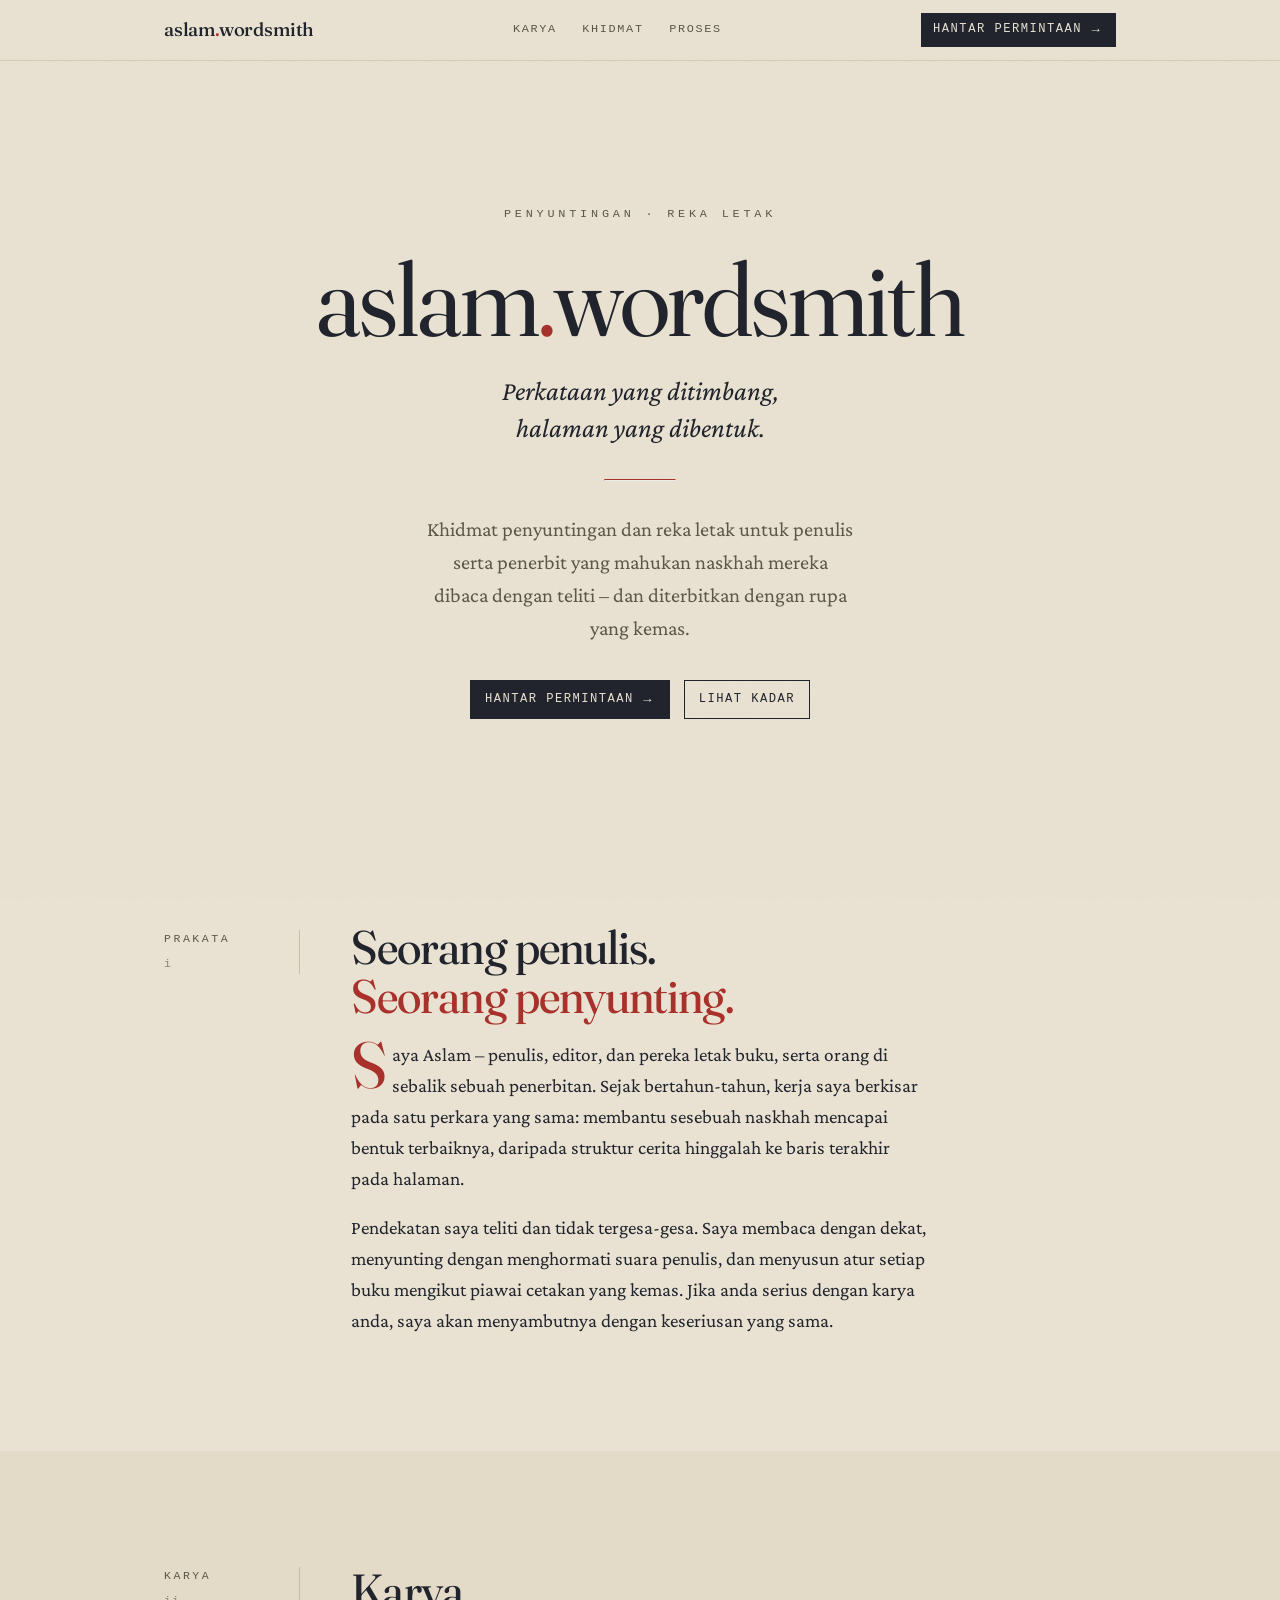
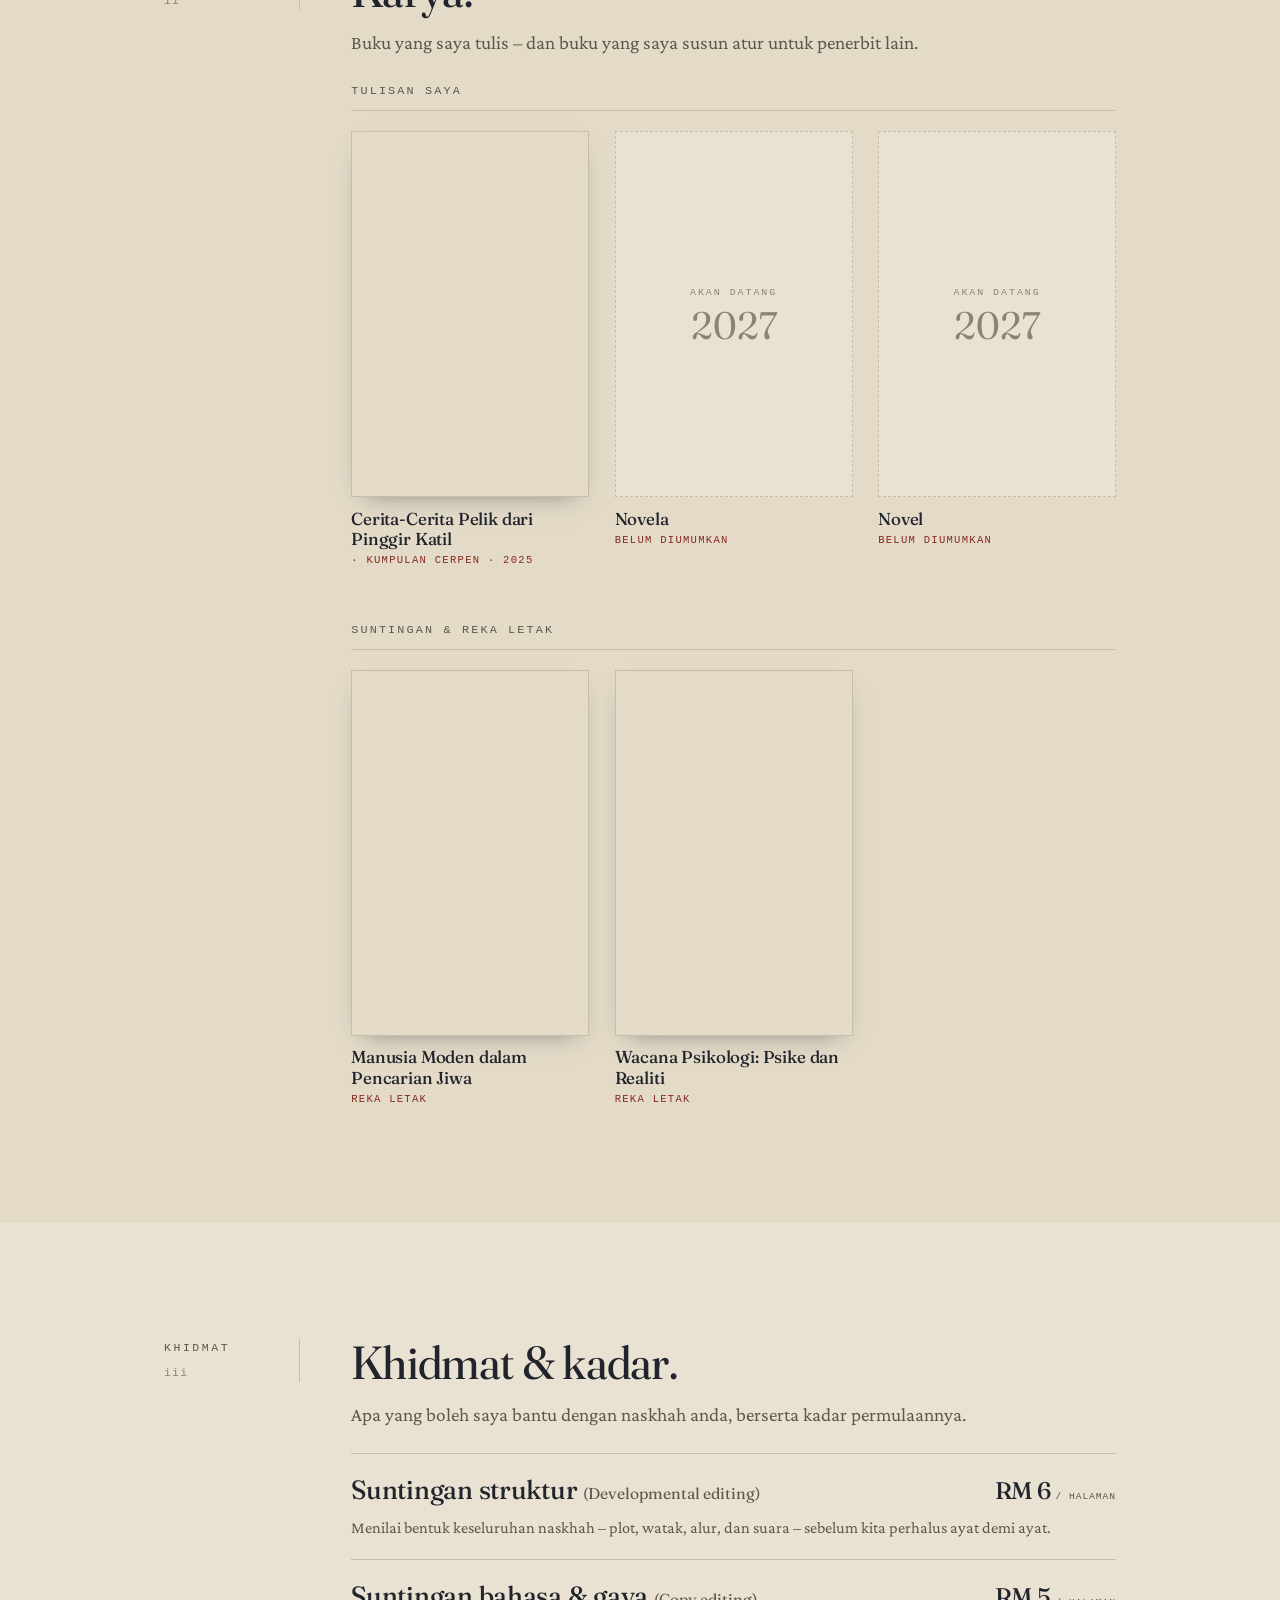
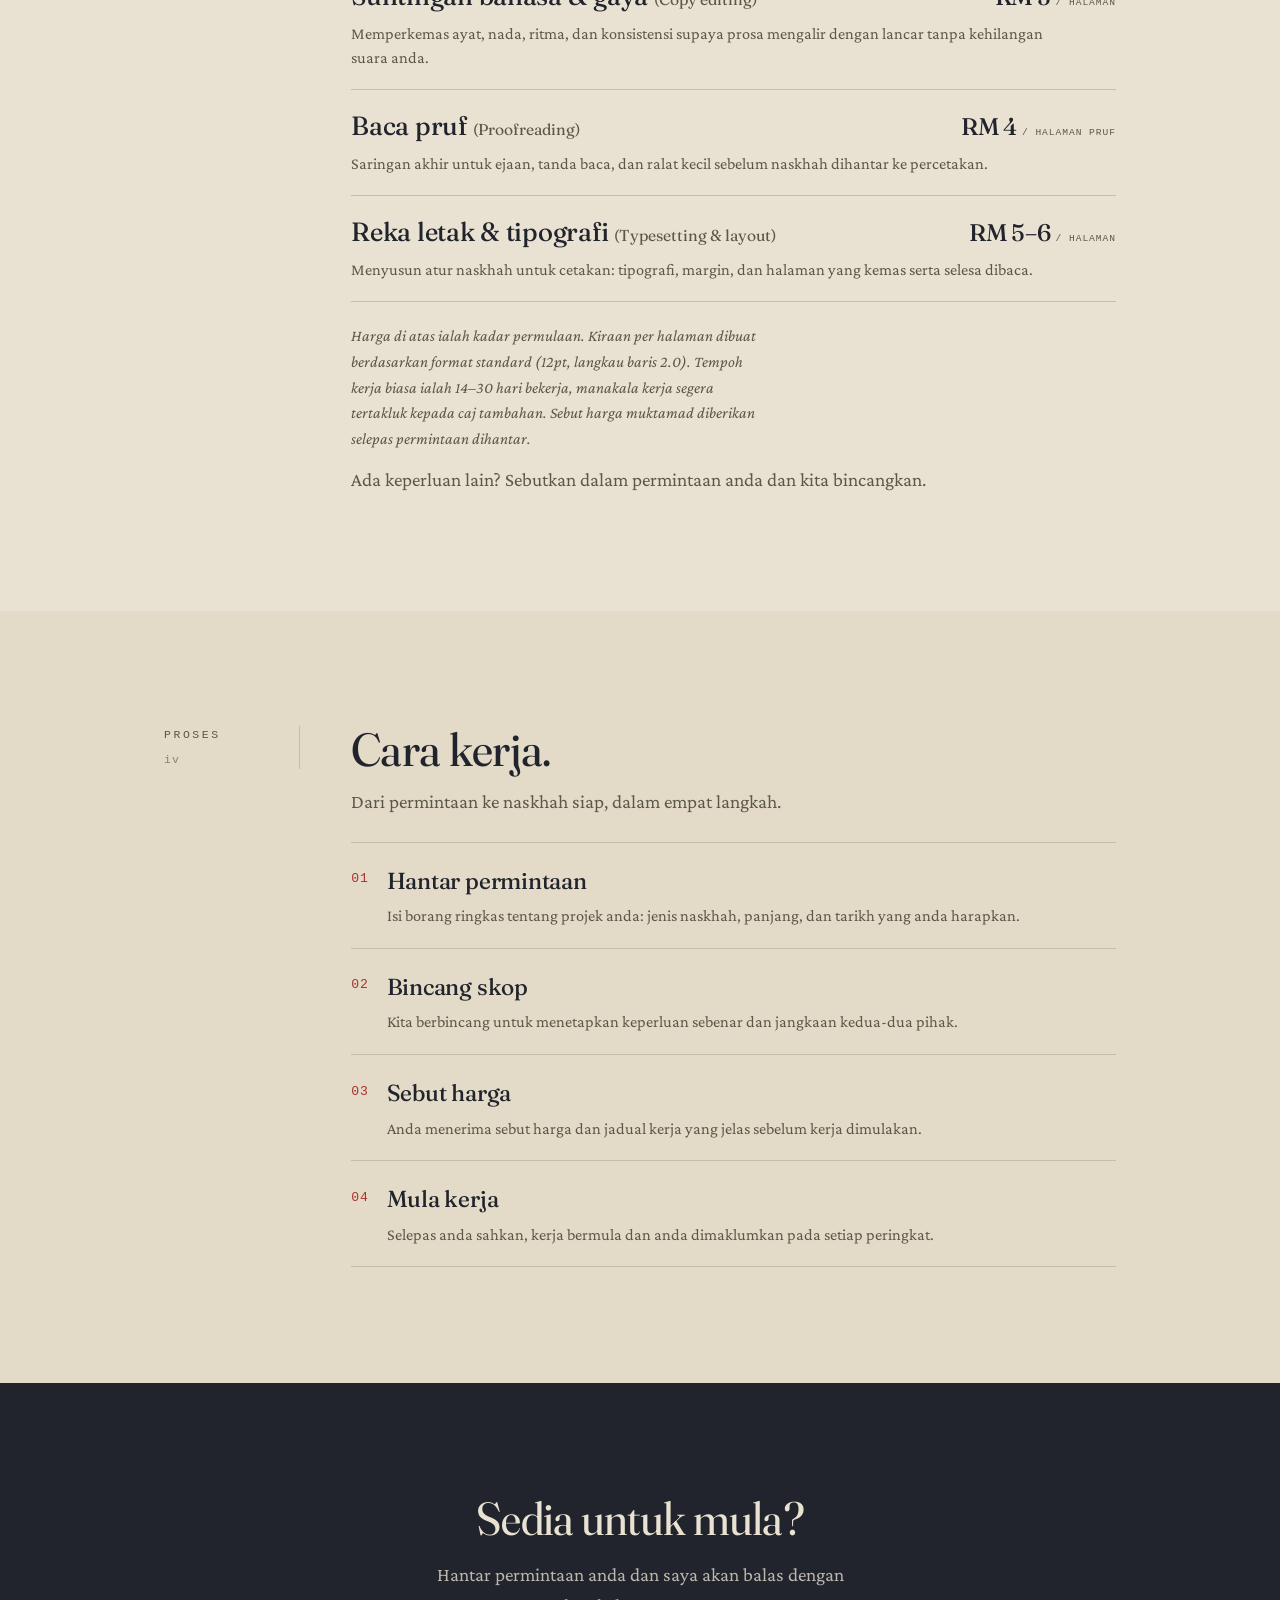
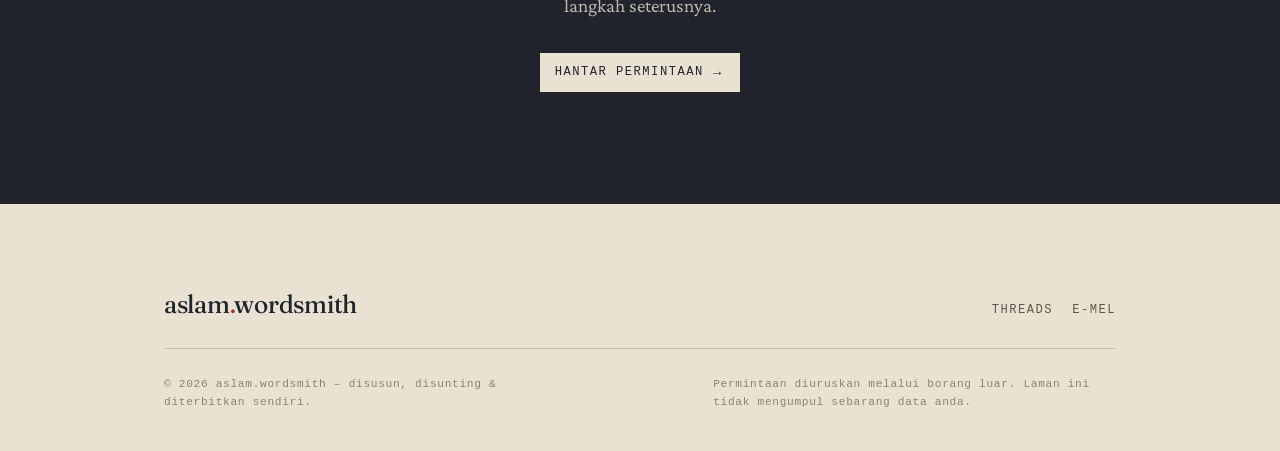
==== commit d1b676c2: "Refine Malay copy: de-translate stiff phrasings Apply editorial verdict — replace literal-translatio" ====
--- a/index.html
+++ b/index.html
@@ -56,7 +56,7 @@
       <!-- Tagline (kept as-is per brand decision). -->
       <p class="tagline">Perkataan yang ditimbang,<br>halaman yang dibentuk.</p>
       <hr class="title-rule" aria-hidden="true">
-      <p class="lede">Khidmat penyuntingan dan reka letak untuk penulis serta penerbit yang mahukan naskhah mereka dibaca dengan teliti – dan diterbitkan dengan rasa.</p>
+      <p class="lede">Khidmat penyuntingan dan reka letak untuk penulis serta penerbit yang mahukan naskhah mereka dibaca dengan teliti – dan diterbitkan dengan rupa yang kemas.</p>
       <div class="title-cta">
         <a class="btn" href="" target="_blank" rel="noopener noreferrer">
           Hantar permintaan <span class="arrow" aria-hidden="true">&rarr;</span>
@@ -79,8 +79,8 @@
                 Seorang penulis.<br>
                 <span class="accent">Seorang penyunting.</span>
               </h2>
-              <p class="has-dropcap">Saya Aslam – penulis, editor, dan pereka letak buku, serta orang di sebalik sebuah penerbitan. Sejak bertahun-tahun, kerja saya berkisar pada satu perkara yang sama: membantu sesebuah naskhah menjadi versi terbaik dirinya, dari struktur cerita sehingga ke baris terakhir di atas halaman.</p>
-              <p>Pendekatan saya teliti dan tidak tergesa-gesa. Saya membaca rapat, menyunting dengan menghormati suara penulis, dan menyusun atur setiap buku mengikut piawai cetakan yang kemas. Jika anda serius dengan karya anda, saya akan menyambutnya dengan keseriusan yang sama.</p>
+              <p class="has-dropcap">Saya Aslam – penulis, editor, dan pereka letak buku, serta orang di sebalik sebuah penerbitan. Sejak bertahun-tahun, kerja saya berkisar pada satu perkara yang sama: membantu sesebuah naskhah mencapai bentuk terbaiknya, daripada struktur cerita hinggalah ke baris terakhir pada halaman.</p>
+              <p>Pendekatan saya teliti dan tidak tergesa-gesa. Saya membaca dengan dekat, menyunting dengan menghormati suara penulis, dan menyusun atur setiap buku mengikut piawai cetakan yang kemas. Jika anda serius dengan karya anda, saya akan menyambutnya dengan keseriusan yang sama.</p>
             </div>
           </div>
         </div>
@@ -102,7 +102,7 @@
           </aside>
           <div class="leaf-body">
             <h2 class="leaf-head">Karya.</h2>
-            <p class="leaf-sub">Buku yang saya tulis – dan buku yang saya bentuk untuk penerbit lain.</p>
+            <p class="leaf-sub">Buku yang saya tulis – dan buku yang saya susun atur untuk penerbit lain.</p>
 
             <!-- Group 1: Aslam's own books -->
             <div class="work-group">
@@ -207,7 +207,7 @@
                   <h3 class="toc-title">Suntingan bahasa &amp; gaya <span class="toc-en">(Copy editing)</span></h3>
                   <span class="toc-price">RM 5 <span class="toc-unit">/ halaman</span></span>
                 </div>
-                <p class="toc-desc">Memperkemas ayat, nada, ritma, dan konsistensi supaya prosa membaca dengan licin tanpa kehilangan suara anda.</p>
+                <p class="toc-desc">Memperkemas ayat, nada, ritma, dan konsistensi supaya prosa mengalir dengan lancar tanpa kehilangan suara anda.</p>
               </div>
               <div class="toc-item">
                 <div class="toc-head">
@@ -225,7 +225,7 @@
               </div>
             </div>
 
-            <p class="rate-note">Harga di atas ialah kadar permulaan; kadar per halaman dikira pada format standard (12pt, langkau baris 2.0). Pusing masa biasa 14&#8211;30 hari bekerja, dan kerja segera dikenakan caj tambahan. Anda akan menerima sebut harga muktamad selepas menghantar permintaan.</p>
+            <p class="rate-note">Harga di atas ialah kadar permulaan. Kiraan per halaman dibuat berdasarkan format standard (12pt, langkau baris 2.0). Tempoh kerja biasa ialah 14&#8211;30 hari bekerja, manakala kerja segera tertakluk kepada caj tambahan. Sebut harga muktamad diberikan selepas permintaan dihantar.</p>
             <p class="leaf-sub">Ada keperluan lain? Sebutkan dalam permintaan anda dan kita bincangkan.</p>
           </div>
         </div>
@@ -260,7 +260,7 @@
               <li class="step">
                 <div>
                   <h3>Sebut harga</h3>
-                  <p>Anda menerima sebut harga dan jadual kerja yang jelas sebelum apa-apa bermula.</p>
+                  <p>Anda menerima sebut harga dan jadual kerja yang jelas sebelum kerja dimulakan.</p>
                 </div>
               </li>
               <li class="step">
@@ -279,7 +279,7 @@
     <section class="closing" id="hubungi">
       <div class="wrap">
         <h2 class="leaf-head">Sedia untuk mula?</h2>
-        <p>Hantar permintaan anda dan saya akan kembali kepada anda dengan langkah seterusnya.</p>
+        <p>Hantar permintaan anda dan saya akan balas dengan langkah seterusnya.</p>
         <a class="btn" href="" target="_blank" rel="noopener noreferrer">
           Hantar permintaan <span class="arrow" aria-hidden="true">&rarr;</span>
         </a>
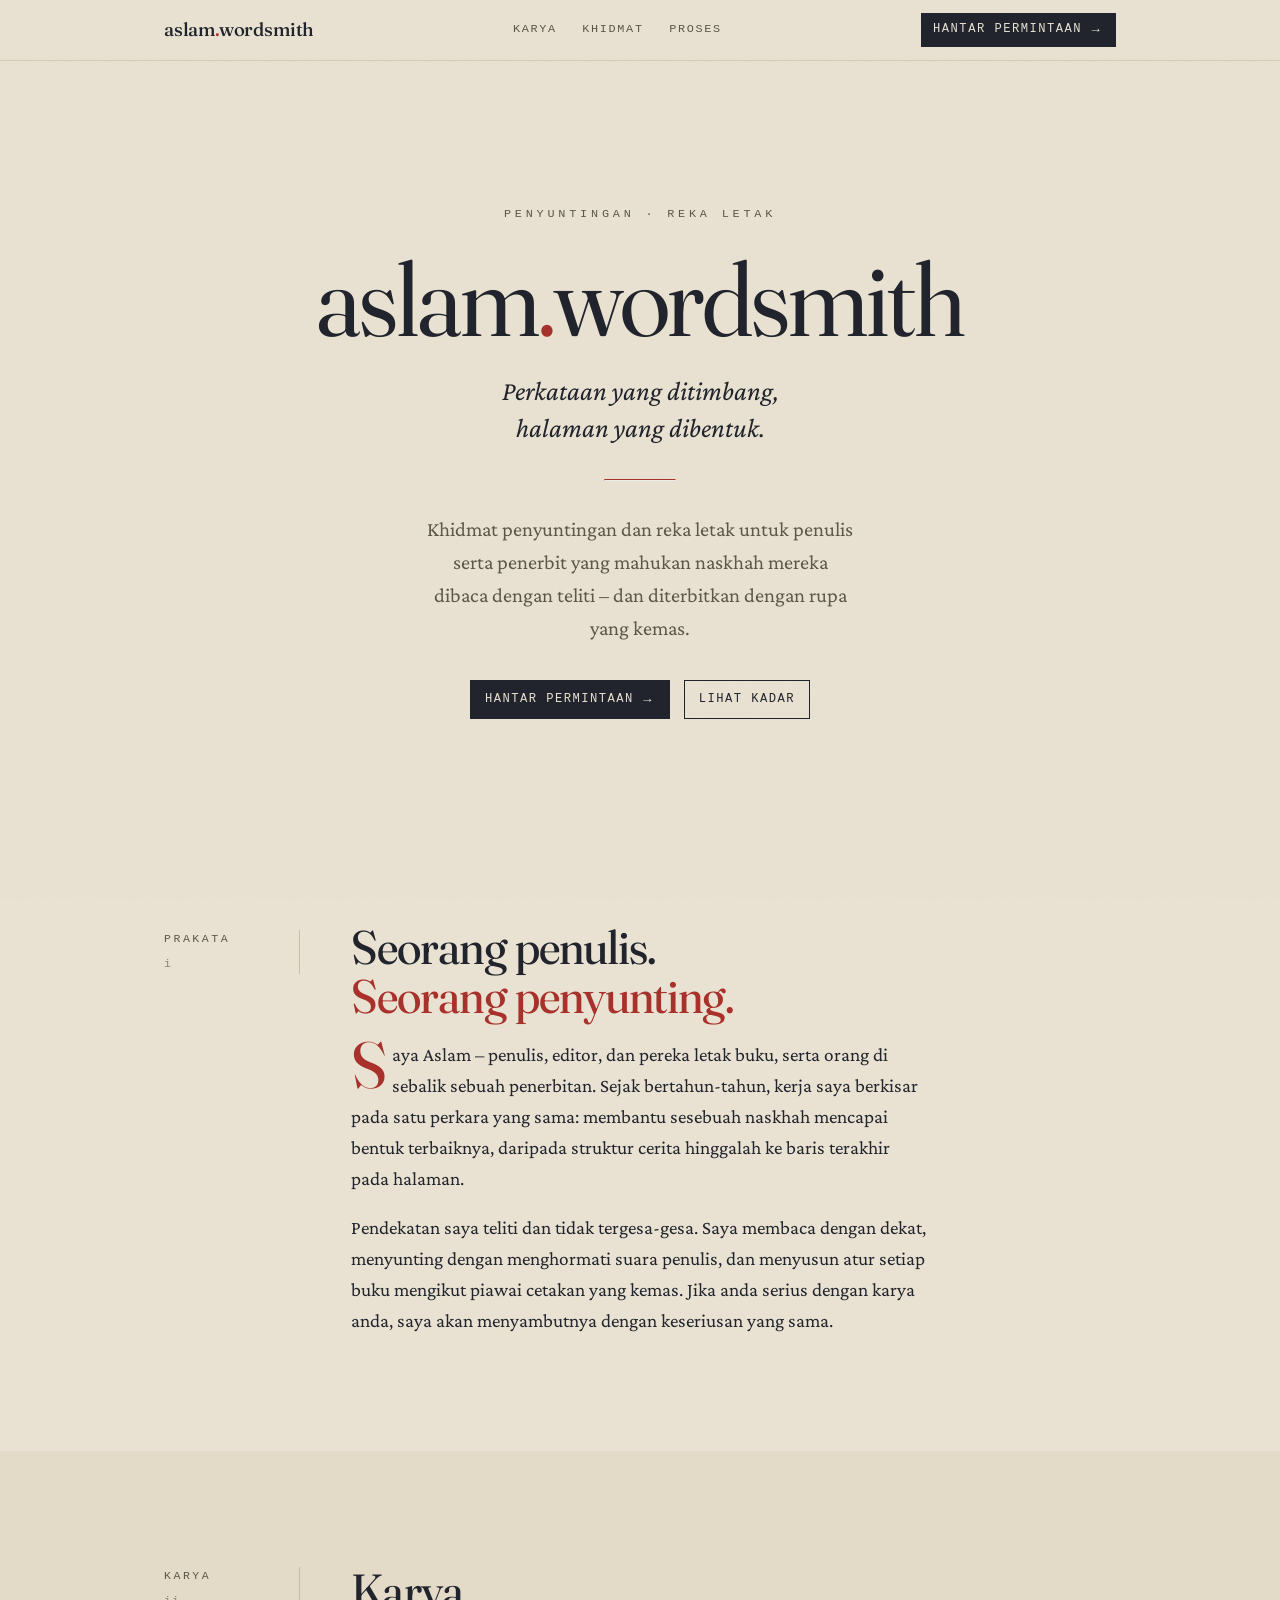
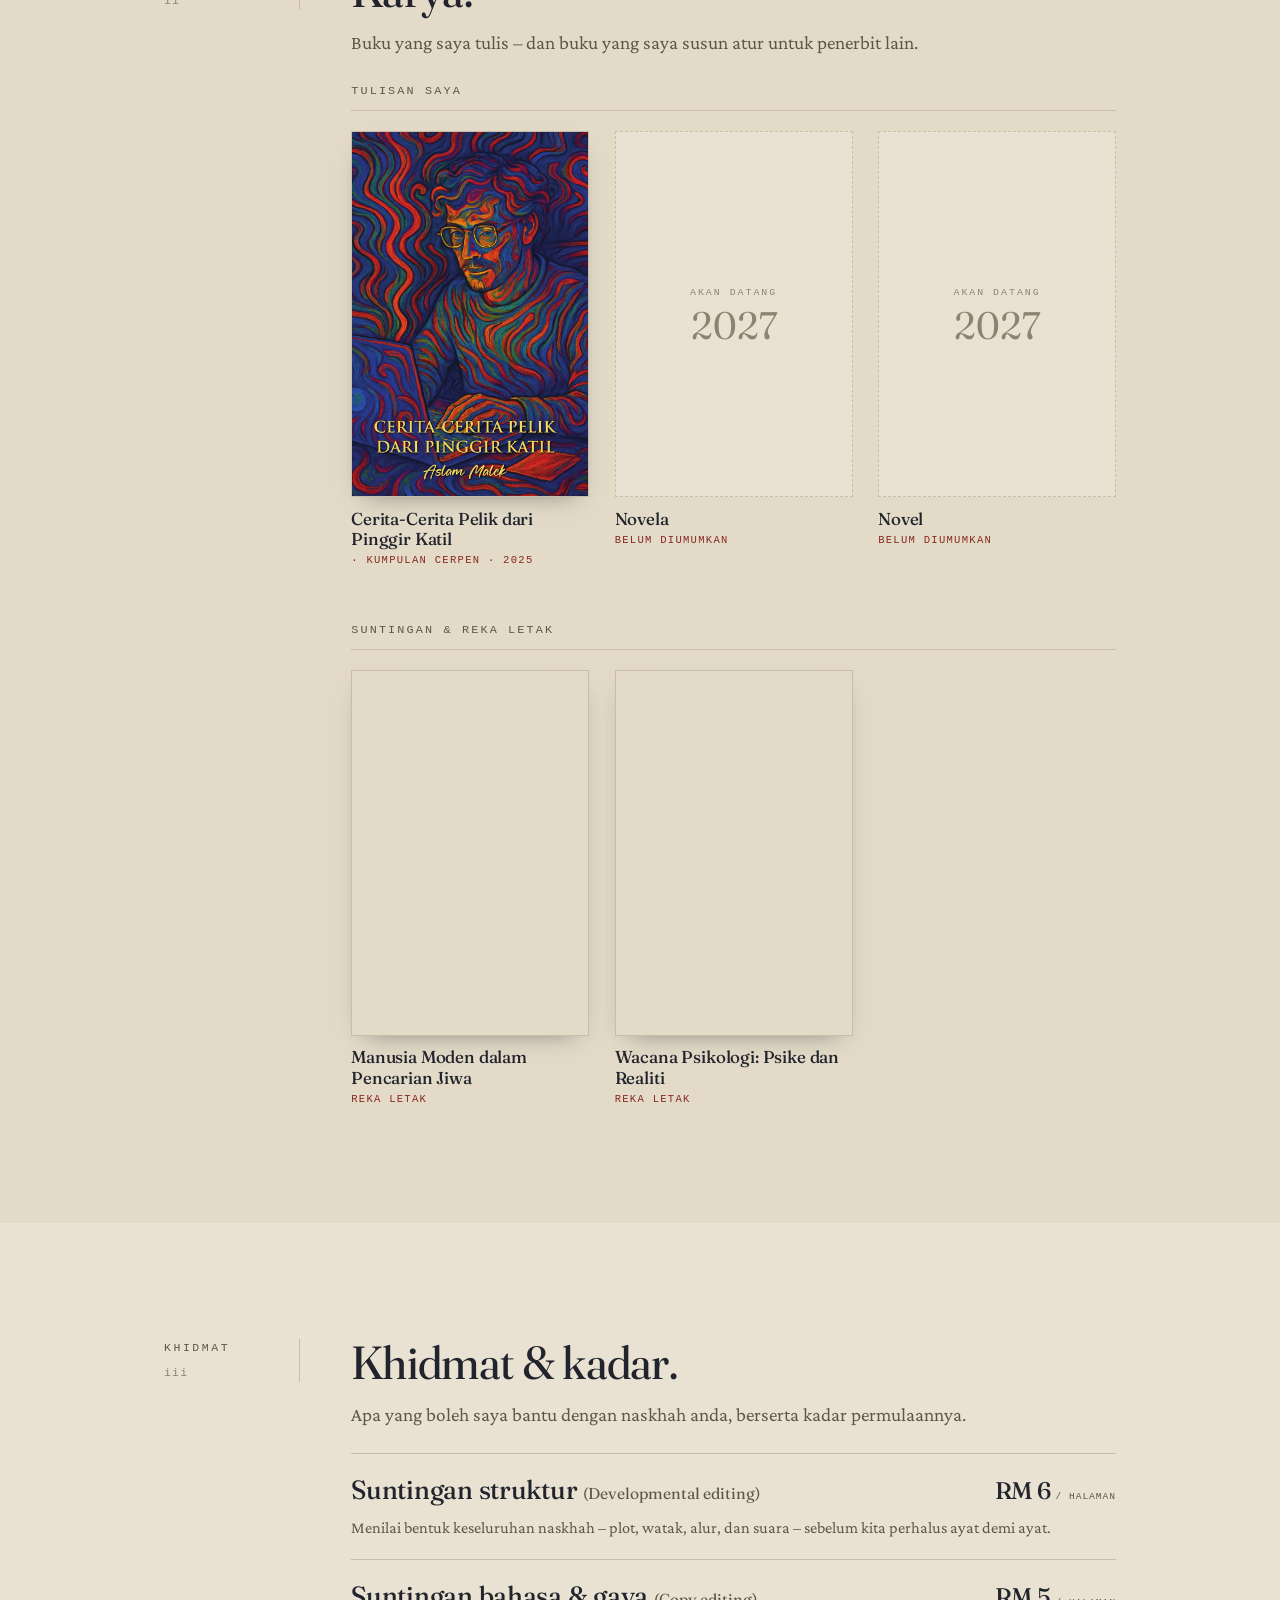
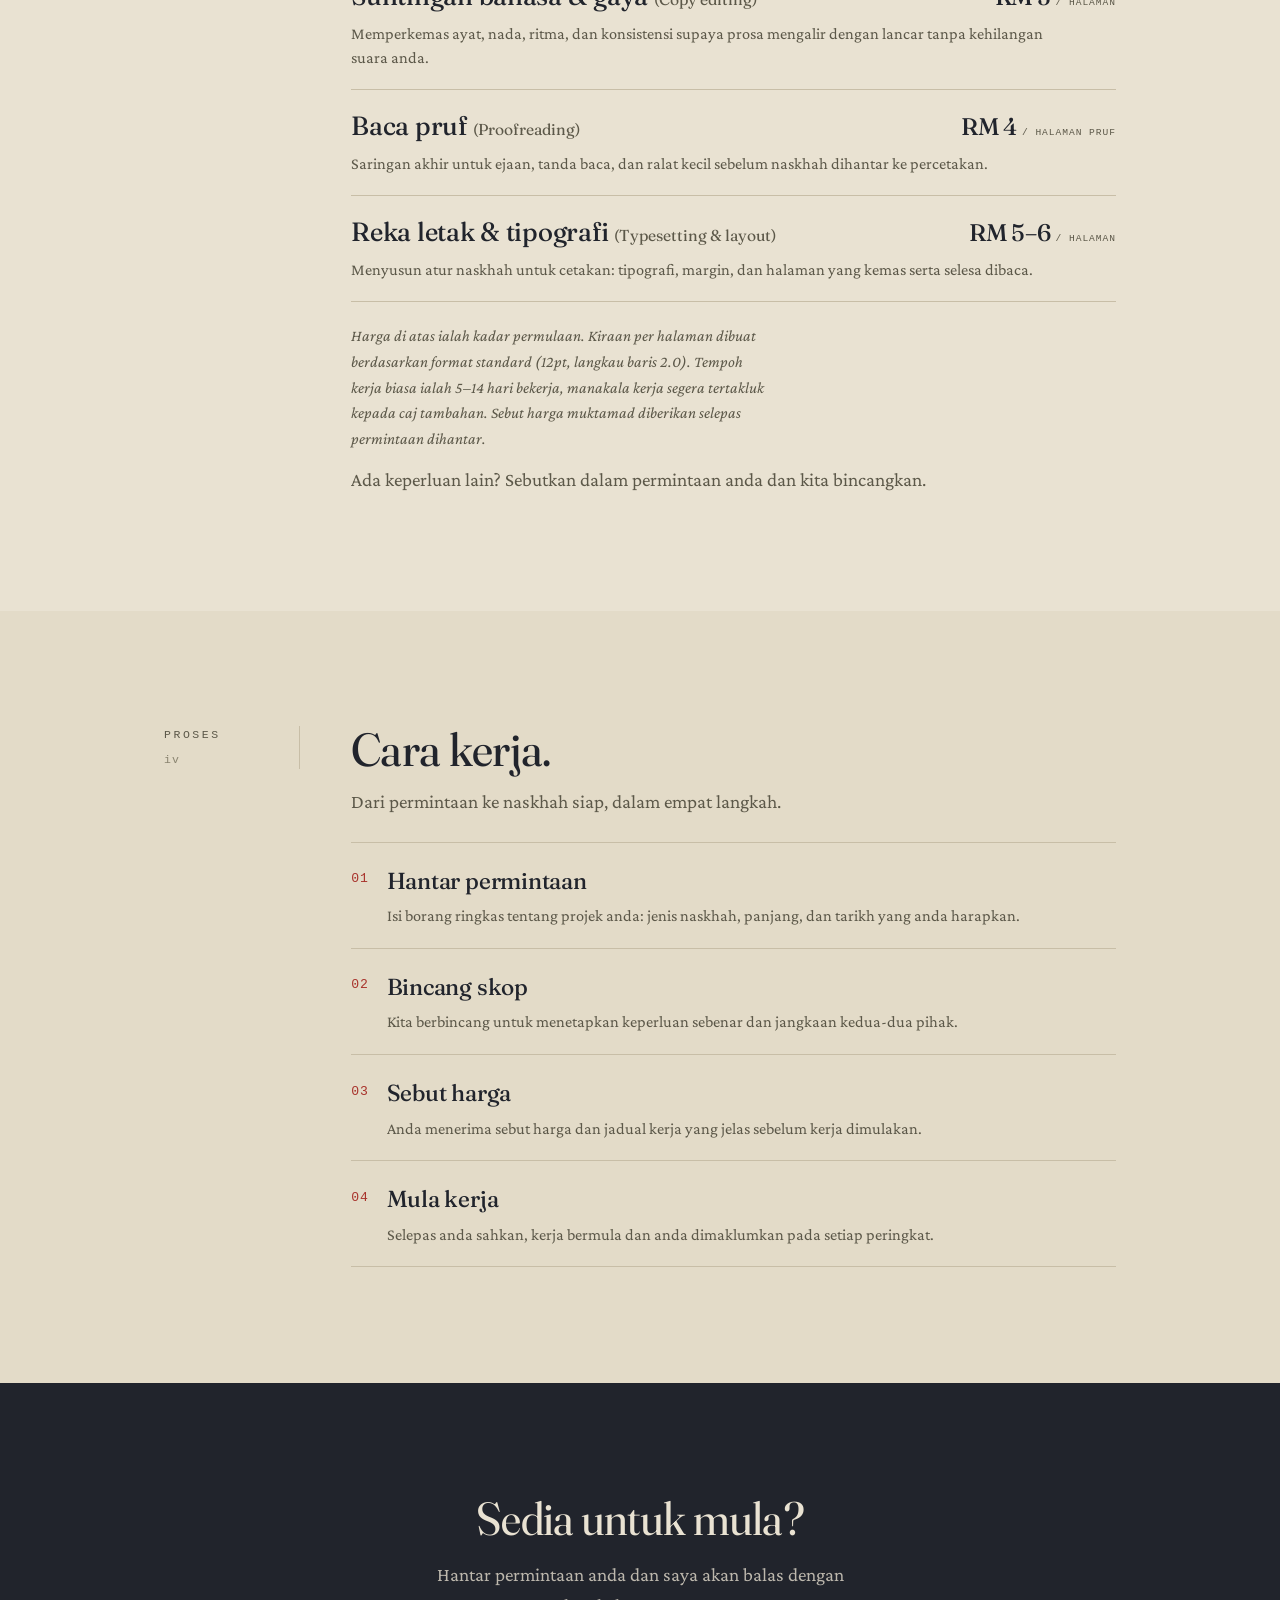
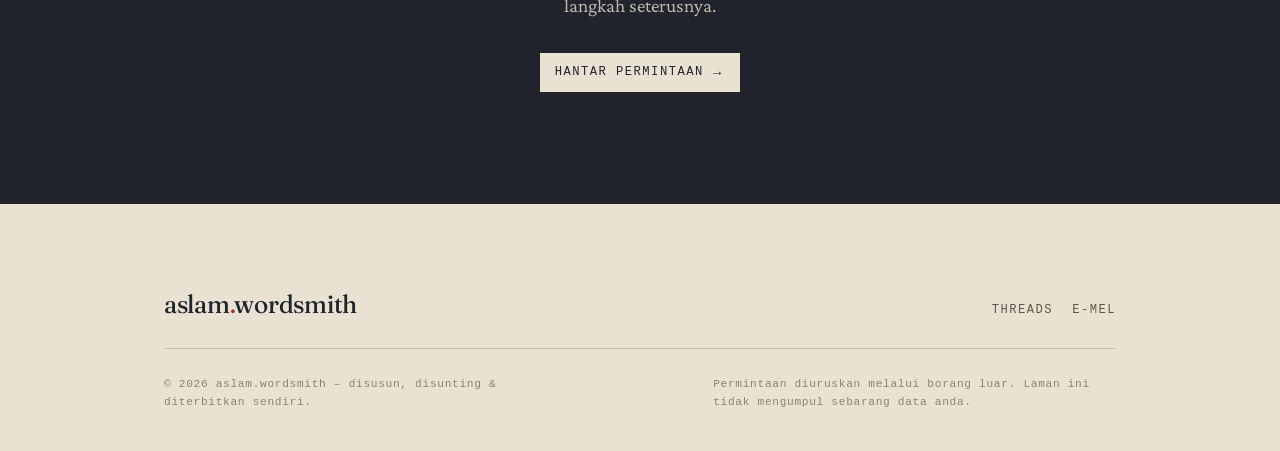
==== commit 1b4ad2f9: "Update turnaround time to 5-14 working days Co-Authored-By: Claude Opus 4.8 (1M context) <noreply@an" ====
--- a/index.html
+++ b/index.html
@@ -225,7 +225,7 @@
               </div>
             </div>
 
-            <p class="rate-note">Harga di atas ialah kadar permulaan. Kiraan per halaman dibuat berdasarkan format standard (12pt, langkau baris 2.0). Tempoh kerja biasa ialah 14&#8211;30 hari bekerja, manakala kerja segera tertakluk kepada caj tambahan. Sebut harga muktamad diberikan selepas permintaan dihantar.</p>
+            <p class="rate-note">Harga di atas ialah kadar permulaan. Kiraan per halaman dibuat berdasarkan format standard (12pt, langkau baris 2.0). Tempoh kerja biasa ialah 5&#8211;14 hari bekerja, manakala kerja segera tertakluk kepada caj tambahan. Sebut harga muktamad diberikan selepas permintaan dihantar.</p>
             <p class="leaf-sub">Ada keperluan lain? Sebutkan dalam permintaan anda dan kita bincangkan.</p>
           </div>
         </div>
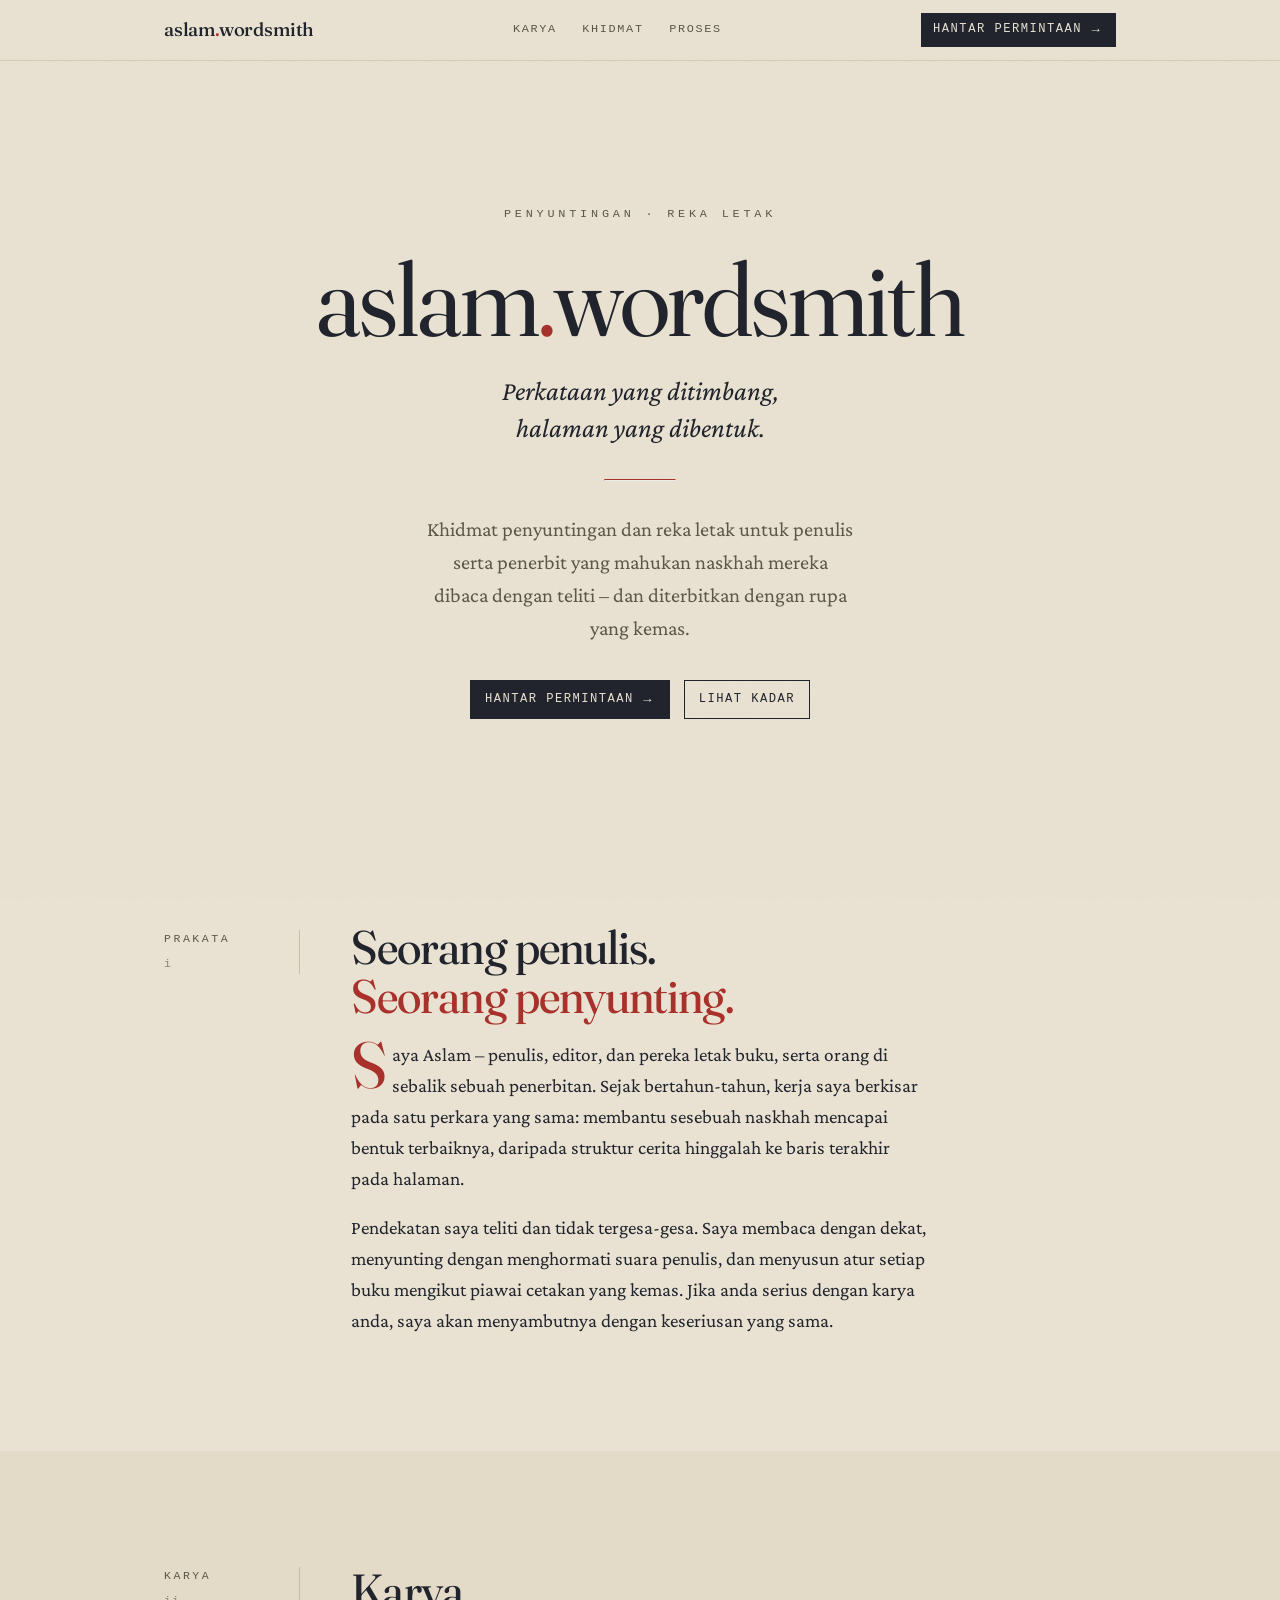
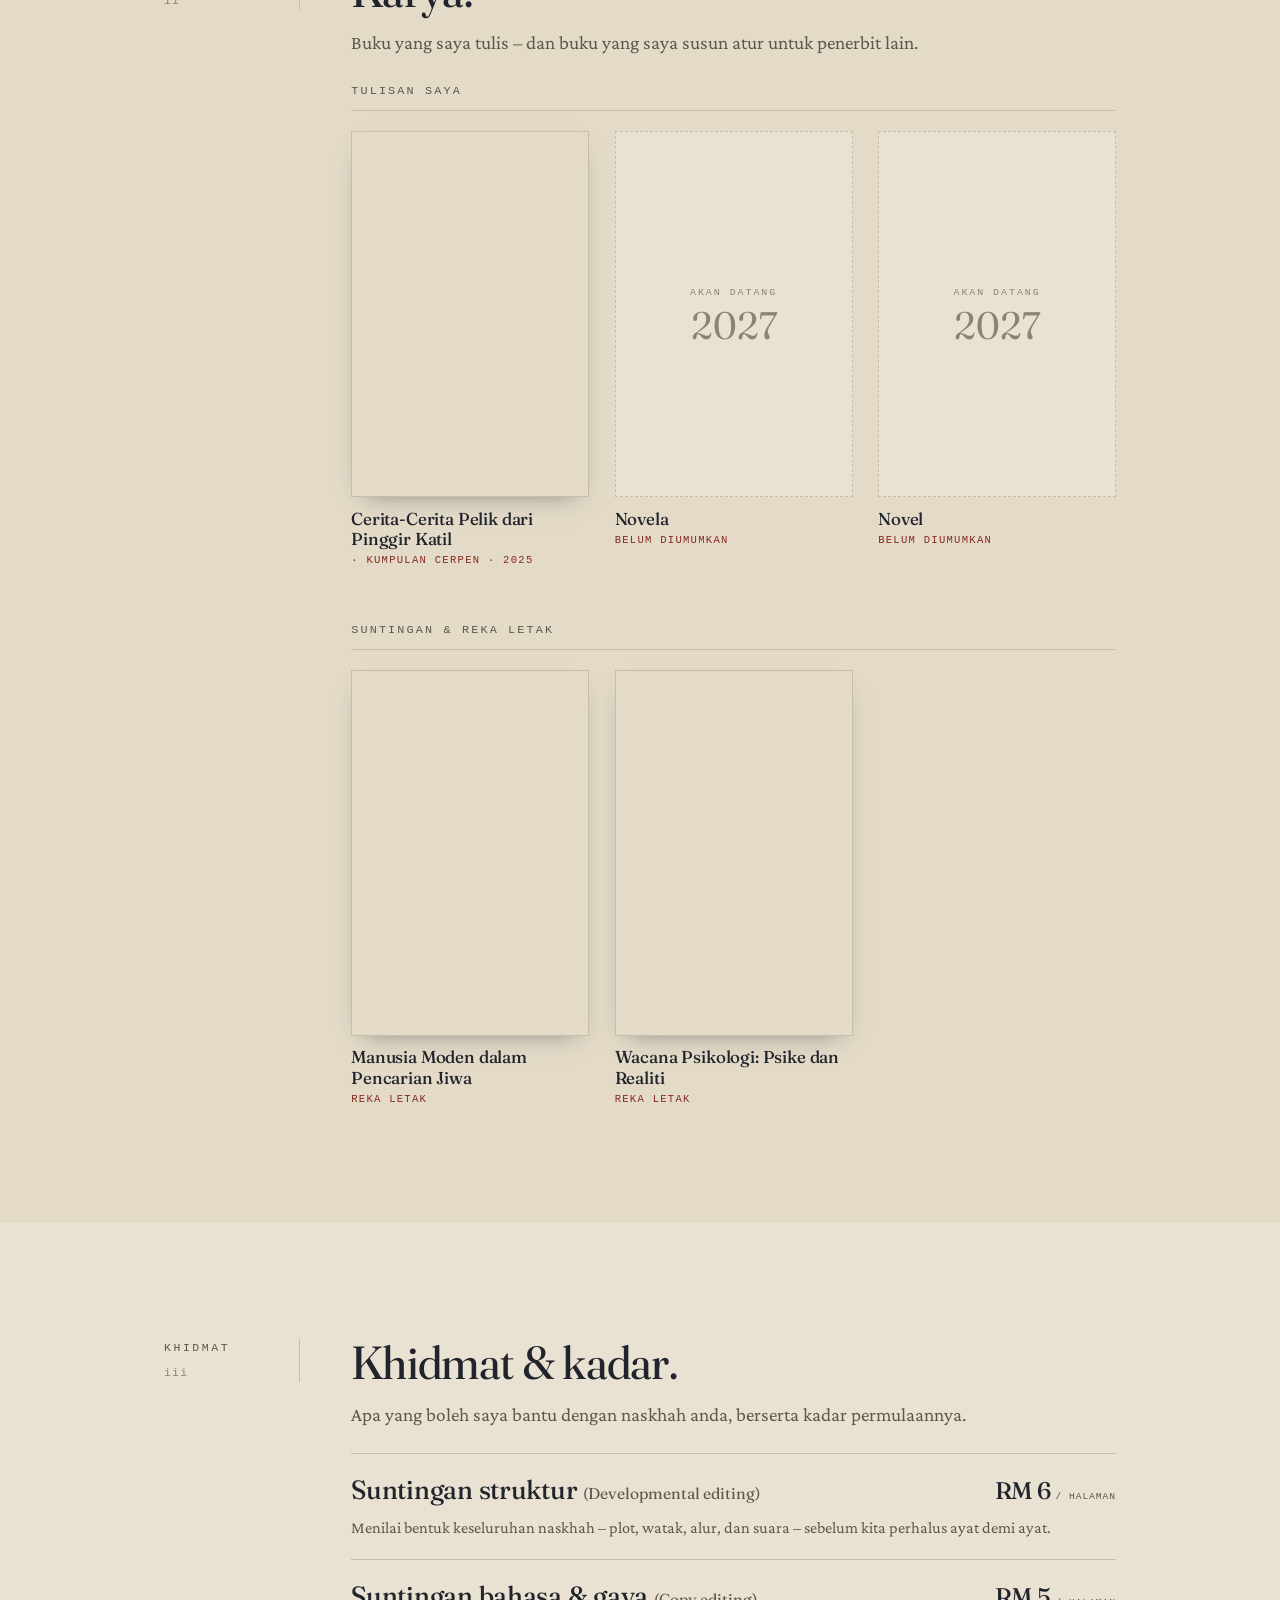
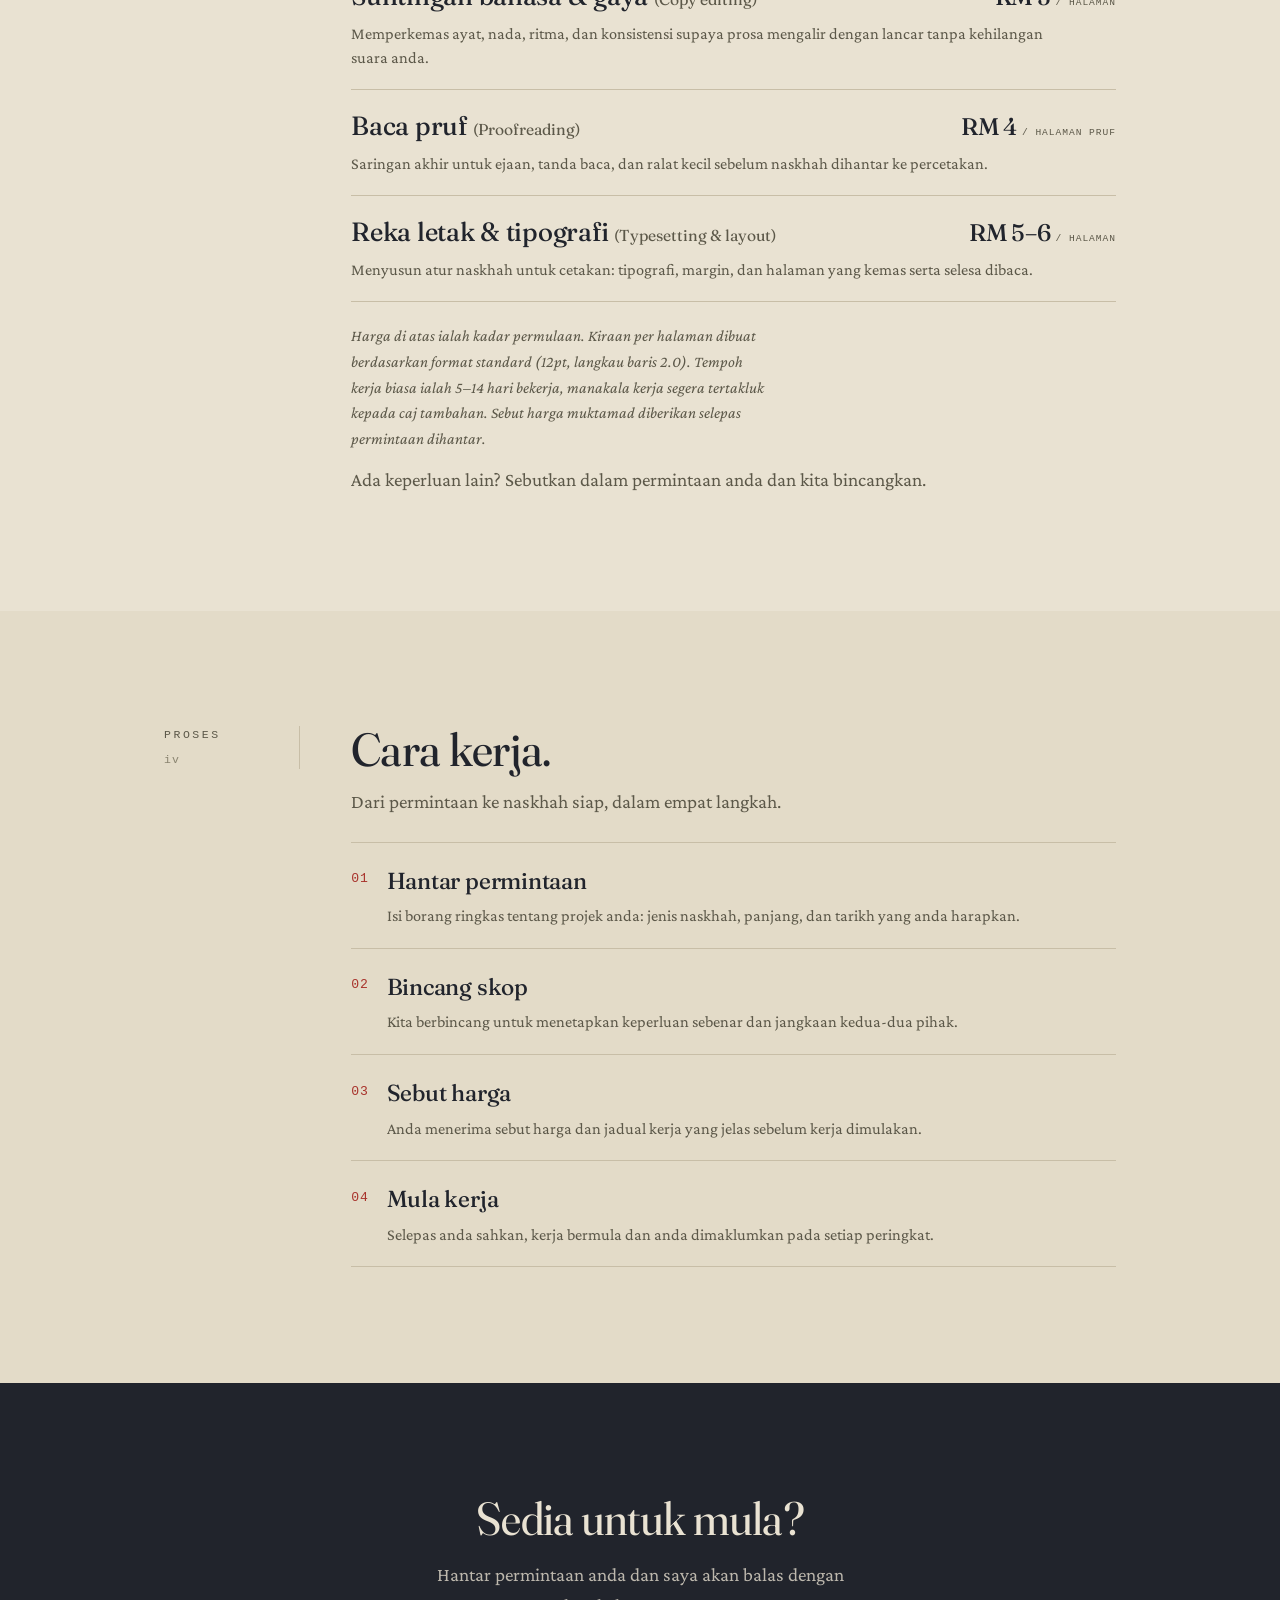
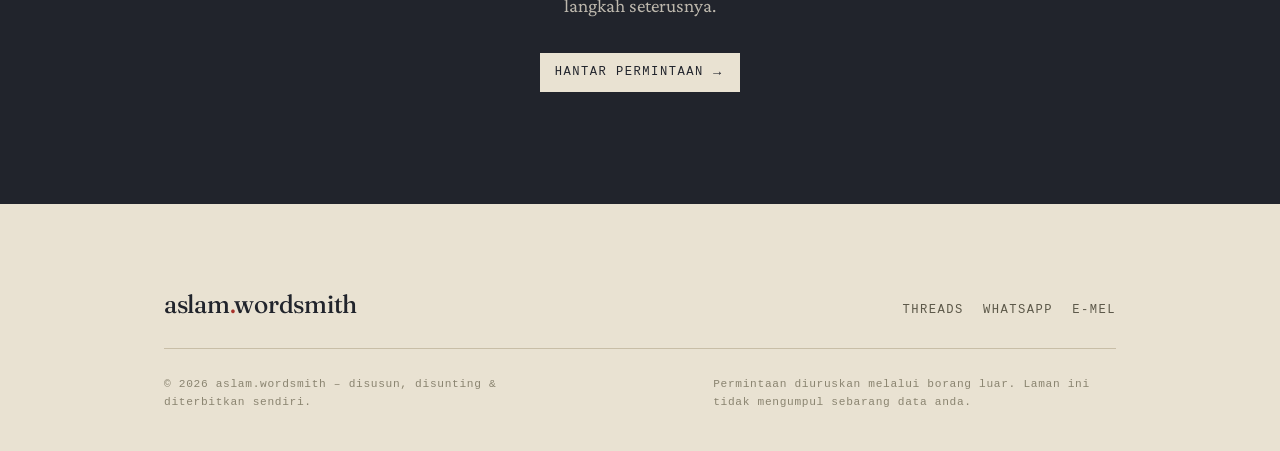
==== commit 2462ab41: "Wire request buttons + footer to WhatsApp Primary CTAs and footer now link to wa.me/60162021608 with" ====
--- a/index.html
+++ b/index.html
@@ -41,7 +41,7 @@
         <a href="#proses">Proses</a>
       </nav>
       <!-- TODO: replace href with your real request form (Google Form / Tally). See README. -->
-      <a class="btn" href="" target="_blank" rel="noopener noreferrer">
+      <a class="btn" href="https://wa.me/60162021608?text=Hai%2C%20saya%20ingin%20bertanya%20tentang%20khidmat%20suntingan" target="_blank" rel="noopener noreferrer">
         Hantar permintaan <span class="arrow" aria-hidden="true">&rarr;</span>
       </a>
     </div>
@@ -58,7 +58,7 @@
       <hr class="title-rule" aria-hidden="true">
       <p class="lede">Khidmat penyuntingan dan reka letak untuk penulis serta penerbit yang mahukan naskhah mereka dibaca dengan teliti – dan diterbitkan dengan rupa yang kemas.</p>
       <div class="title-cta">
-        <a class="btn" href="" target="_blank" rel="noopener noreferrer">
+        <a class="btn" href="https://wa.me/60162021608?text=Hai%2C%20saya%20ingin%20bertanya%20tentang%20khidmat%20suntingan" target="_blank" rel="noopener noreferrer">
           Hantar permintaan <span class="arrow" aria-hidden="true">&rarr;</span>
         </a>
         <a class="btn btn--ghost" href="#khidmat">Lihat kadar</a>
@@ -280,7 +280,7 @@
       <div class="wrap">
         <h2 class="leaf-head">Sedia untuk mula?</h2>
         <p>Hantar permintaan anda dan saya akan balas dengan langkah seterusnya.</p>
-        <a class="btn" href="" target="_blank" rel="noopener noreferrer">
+        <a class="btn" href="https://wa.me/60162021608?text=Hai%2C%20saya%20ingin%20bertanya%20tentang%20khidmat%20suntingan" target="_blank" rel="noopener noreferrer">
           Hantar permintaan <span class="arrow" aria-hidden="true">&rarr;</span>
         </a>
       </div>
@@ -294,6 +294,7 @@
         <span class="kolofon-brand">aslam<span class="dot">.</span>wordsmith</span>
         <nav class="kolofon-links" aria-label="Hubungi">
           <a href="https://www.threads.com/@aslam.wordsmith" target="_blank" rel="noopener noreferrer">Threads</a>
+          <a href="https://wa.me/60162021608?text=Hai%2C%20saya%20ingin%20bertanya%20tentang%20khidmat%20suntingan" target="_blank" rel="noopener noreferrer">WhatsApp</a>
           <a href="mailto:aslam.wordsmith@gmail.com">E-mel</a>
         </nav>
       </div>
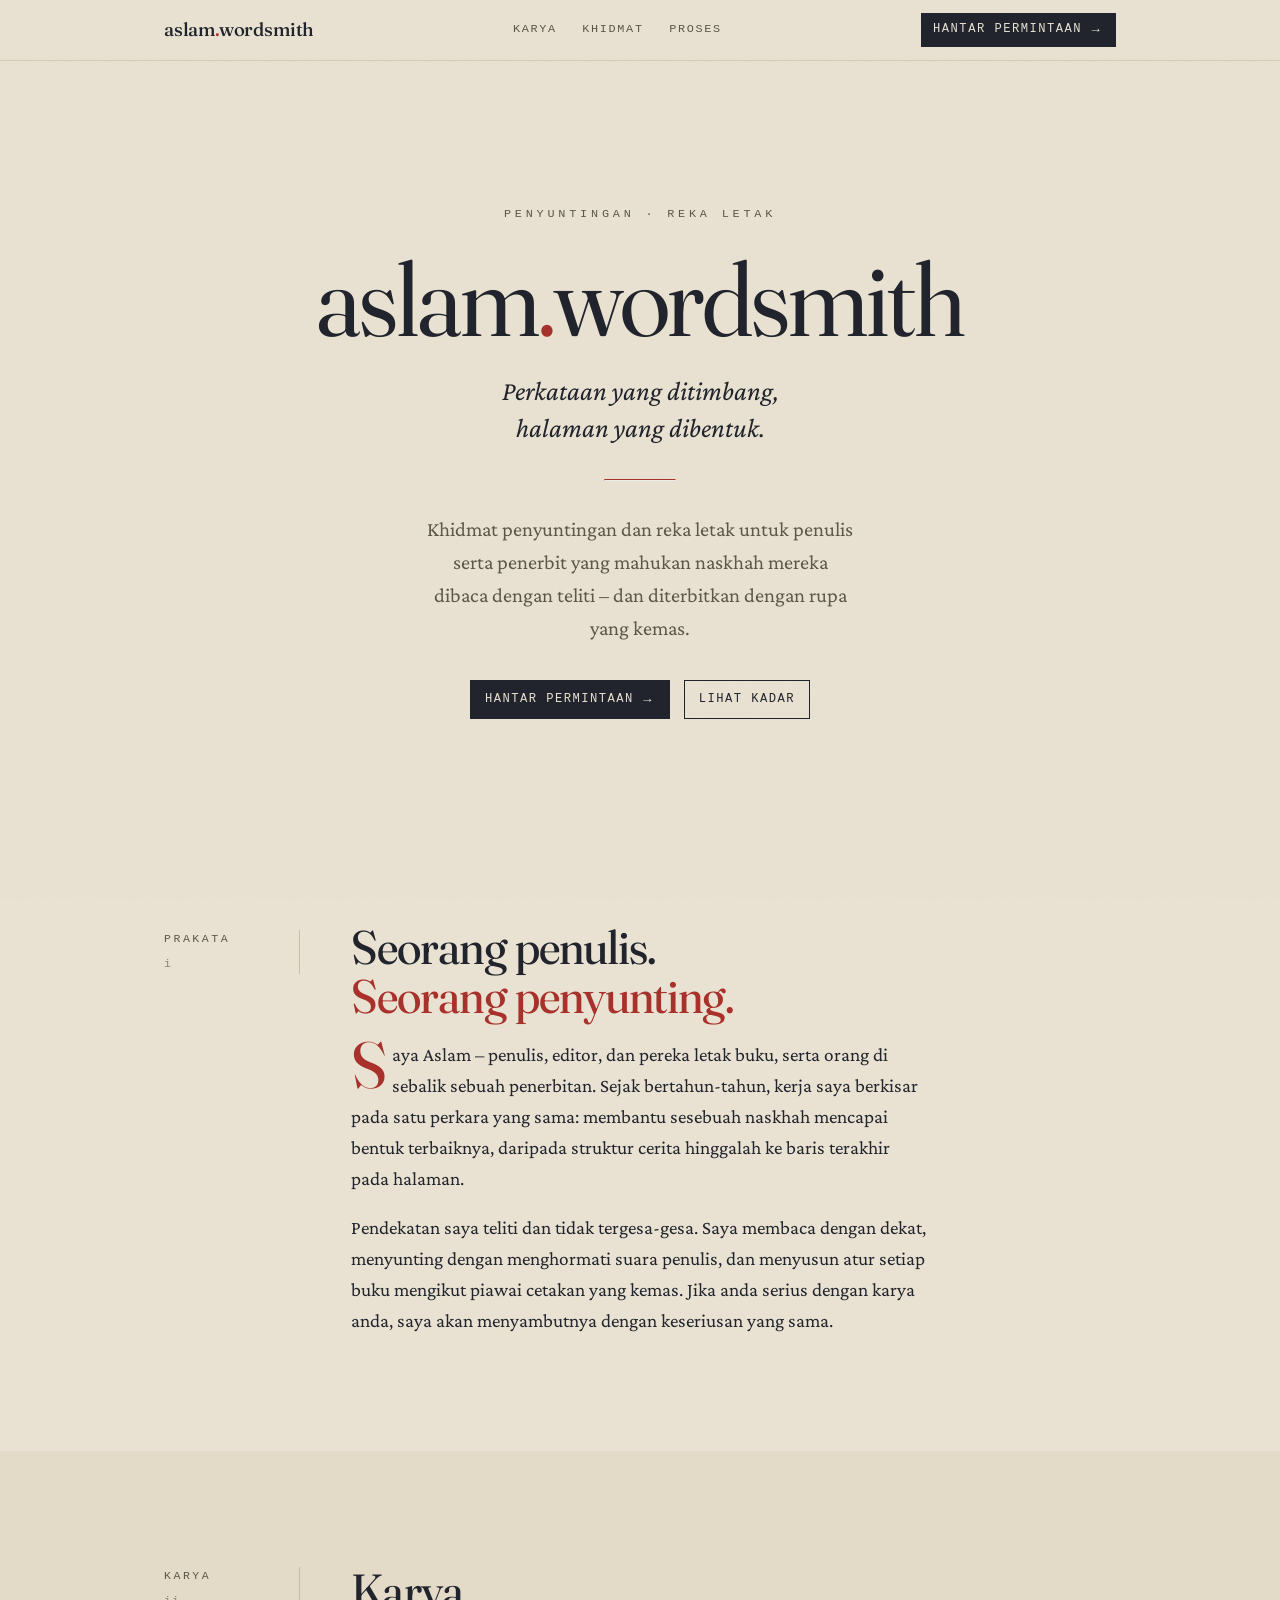
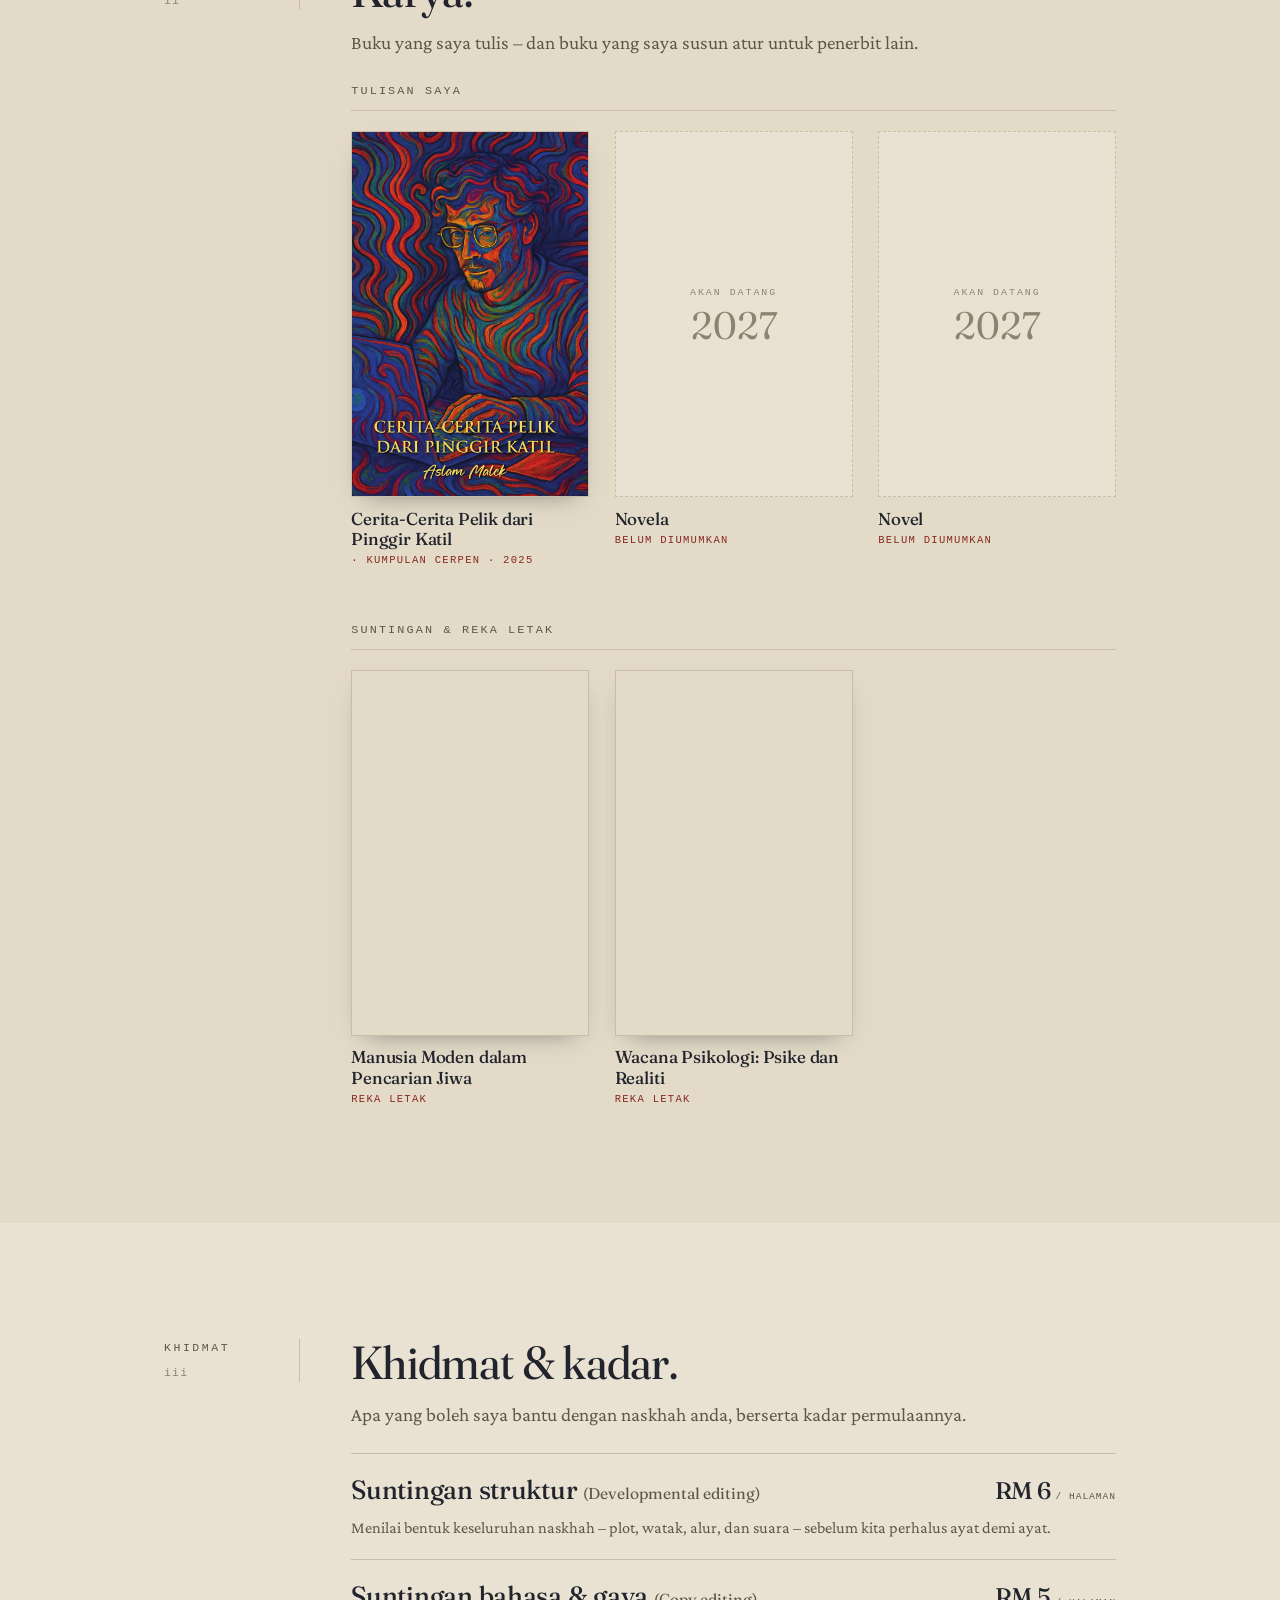
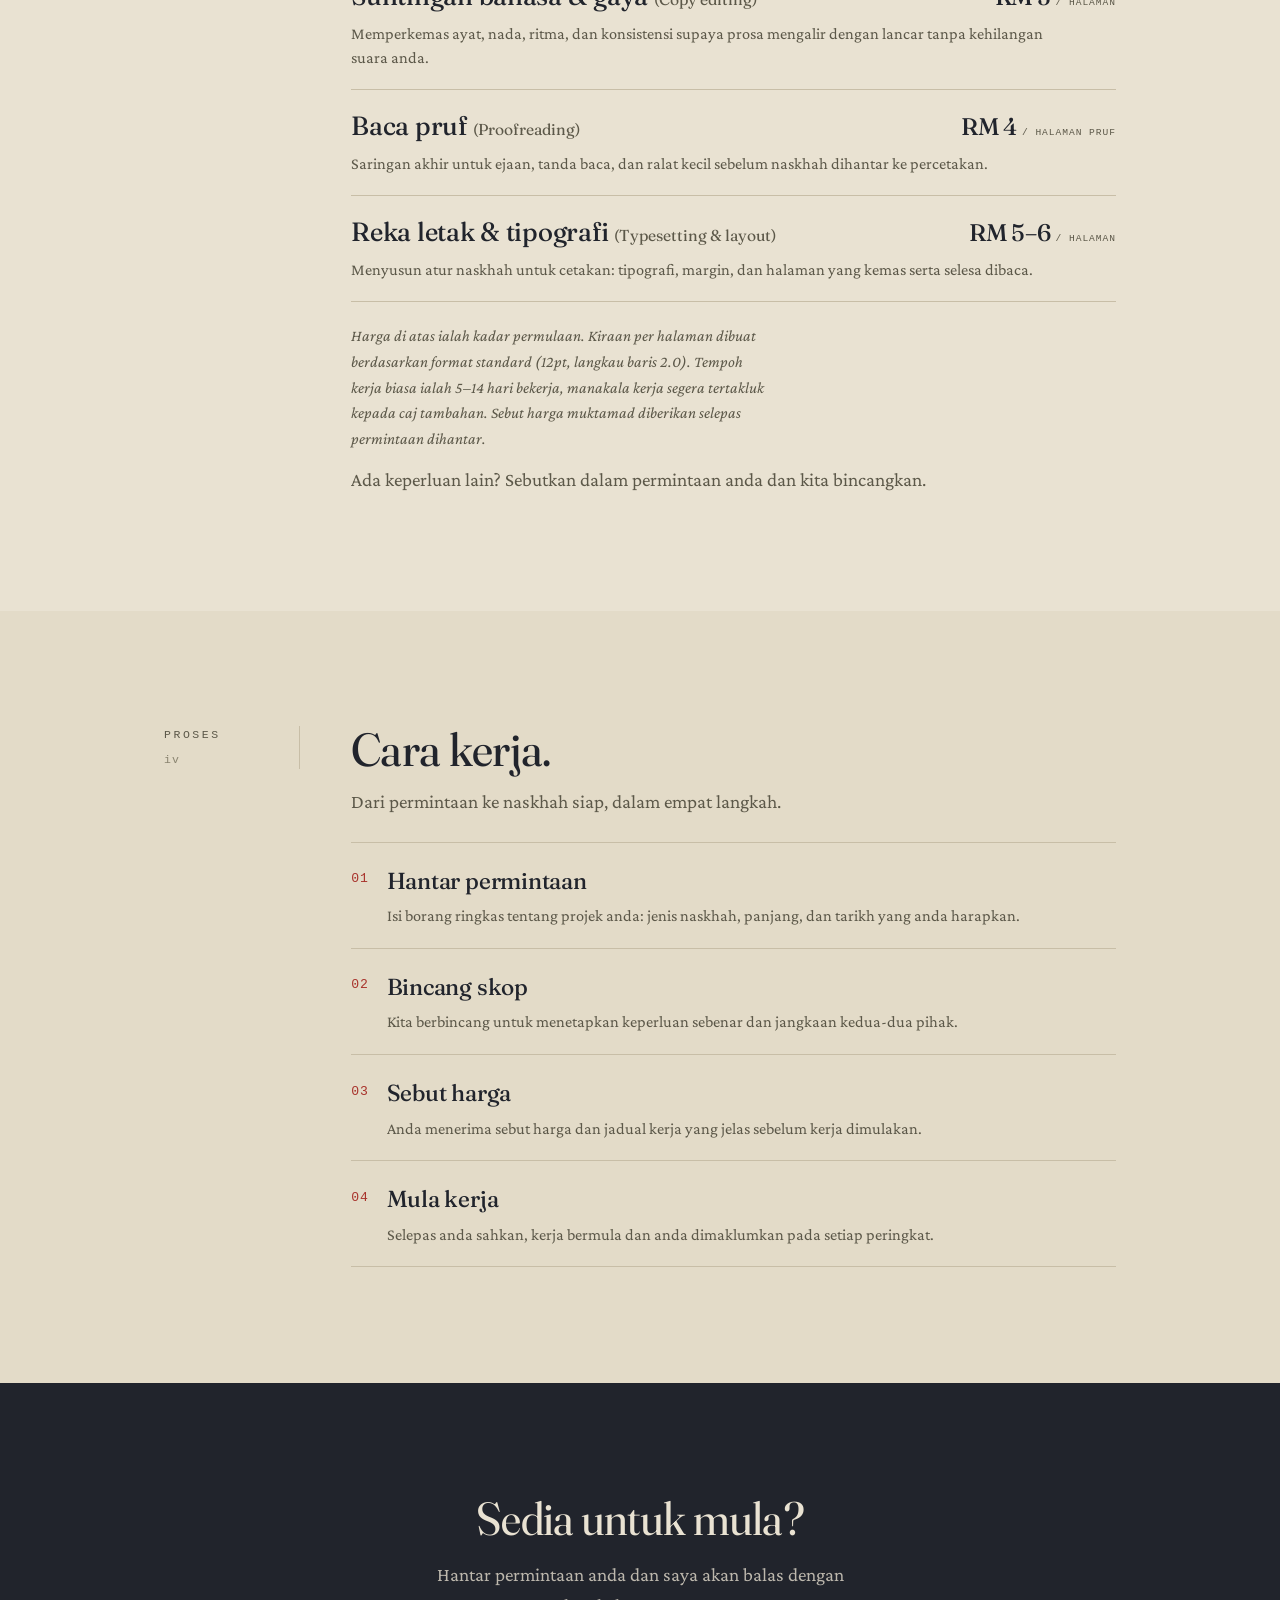
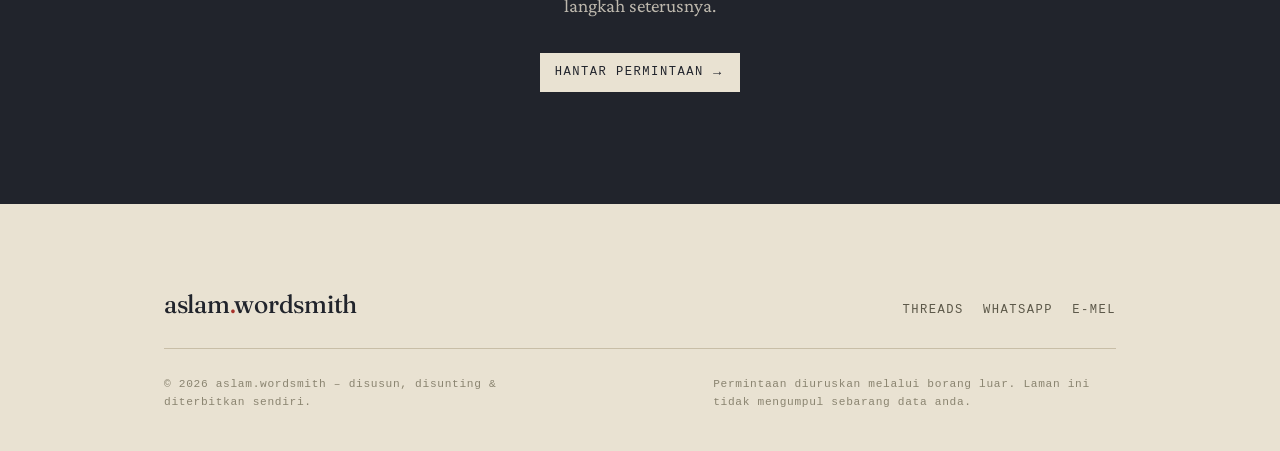
==== commit 2a212348: "Add OG/Twitter preview tags + branded share image Fixes missing link preview on Threads/Facebook: ad" ====
--- a/index.html
+++ b/index.html
@@ -16,12 +16,24 @@
   <title>aslam.wordsmith – penyuntingan &amp; reka letak</title>
   <meta name="description" content="Khidmat penyuntingan dan reka letak buku oleh aslam.wordsmith – untuk penulis dan penerbit yang serius dengan karya mereka.">
 
-  <!-- Open Graph (for sharing on Threads / WhatsApp). Add an og:image later; see README. -->
+  <!-- Open Graph (for sharing on Threads / WhatsApp / Facebook). -->
   <meta property="og:type" content="website">
   <meta property="og:locale" content="ms_MY">
+  <meta property="og:site_name" content="aslam.wordsmith">
   <meta property="og:title" content="aslam.wordsmith – penyuntingan &amp; reka letak">
   <meta property="og:description" content="Khidmat penyuntingan dan reka letak buku untuk penulis dan penerbit yang serius dengan karya mereka.">
-  <!-- <meta property="og:url" content="https://YOURDOMAIN/"> -->
+  <meta property="og:url" content="https://wordsmith-space.github.io/">
+  <meta property="og:image" content="https://wordsmith-space.github.io/media/og.png">
+  <meta property="og:image:width" content="1200">
+  <meta property="og:image:height" content="630">
+  <meta property="og:image:type" content="image/png">
+  <meta property="og:image:alt" content="aslam.wordsmith — penyuntingan &amp; reka letak">
+
+  <!-- Twitter / X card (also read by some scrapers) -->
+  <meta name="twitter:card" content="summary_large_image">
+  <meta name="twitter:title" content="aslam.wordsmith – penyuntingan &amp; reka letak">
+  <meta name="twitter:description" content="Khidmat penyuntingan dan reka letak buku untuk penulis dan penerbit yang serius dengan karya mereka.">
+  <meta name="twitter:image" content="https://wordsmith-space.github.io/media/og.png">
 
   <link rel="icon" href="favicon.svg" type="image/svg+xml">
   <link rel="preload" href="fonts/fraunces.woff2" as="font" type="font/woff2" crossorigin>
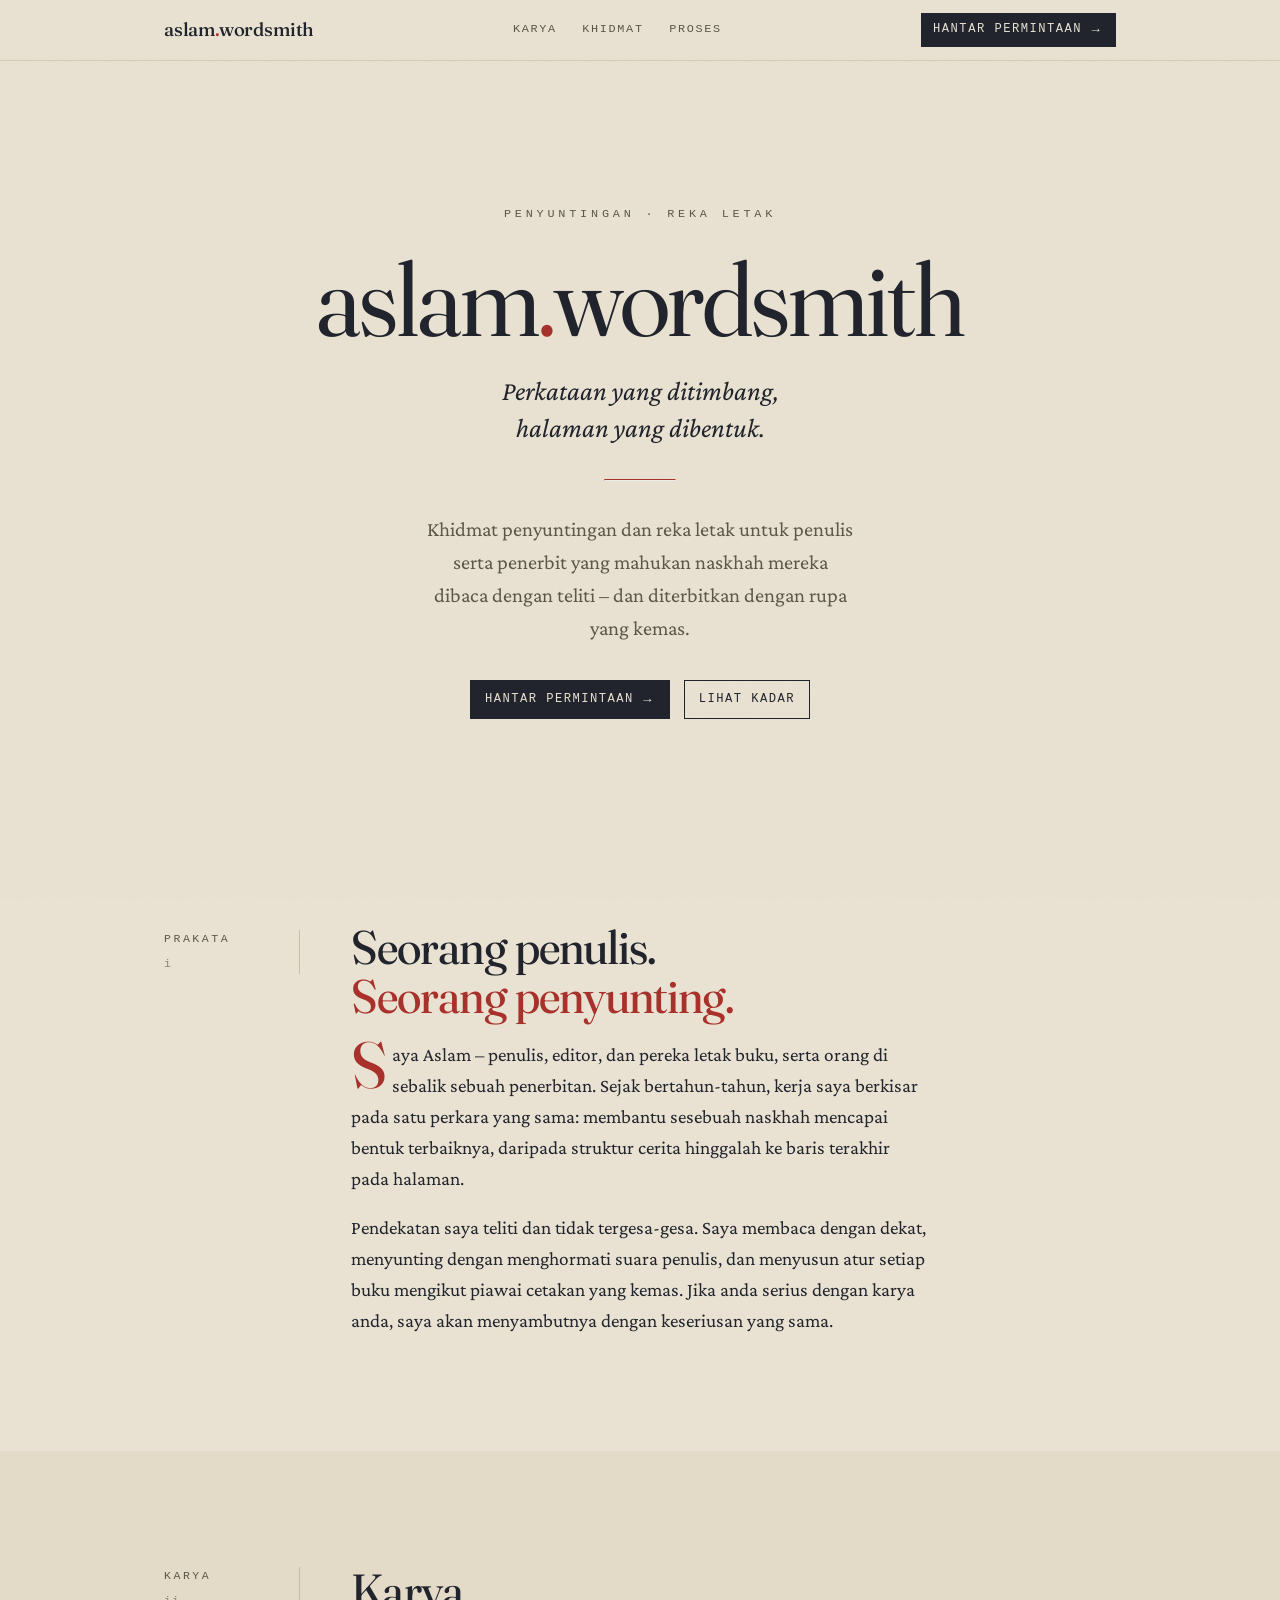
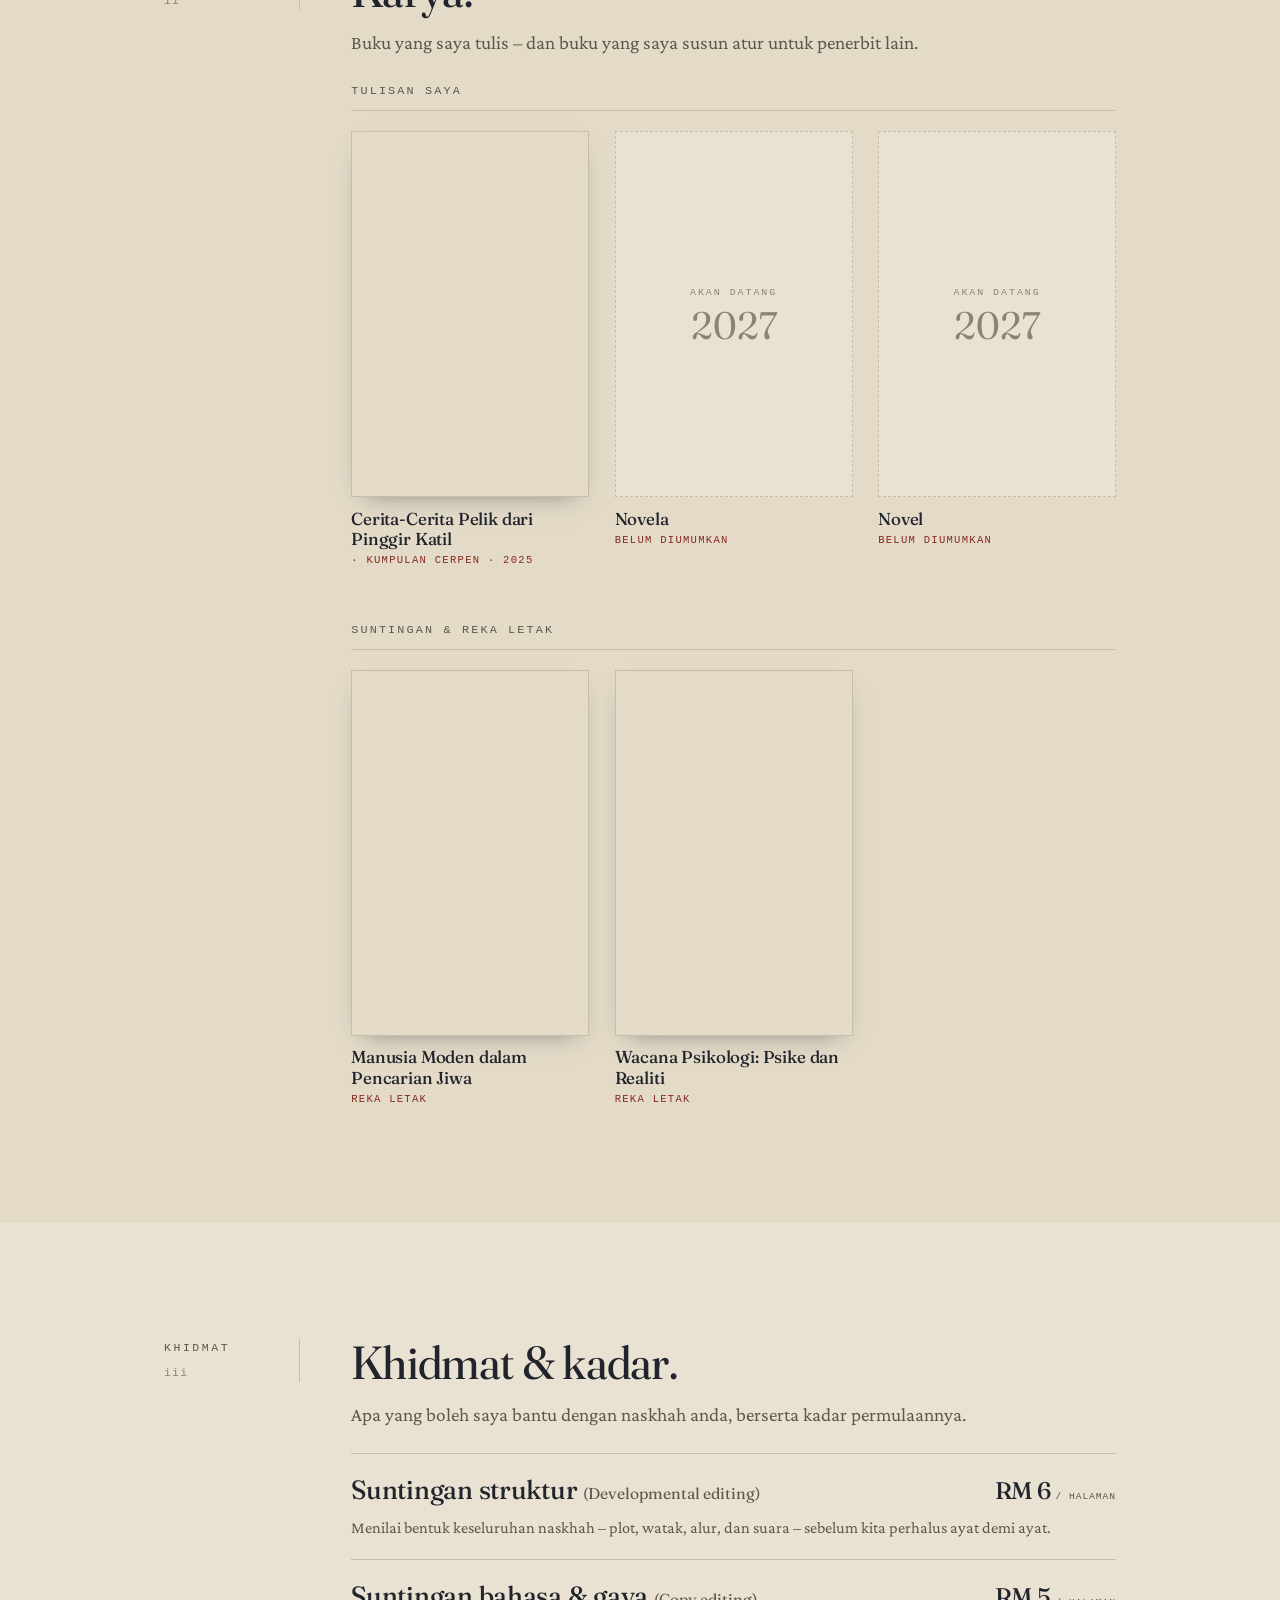
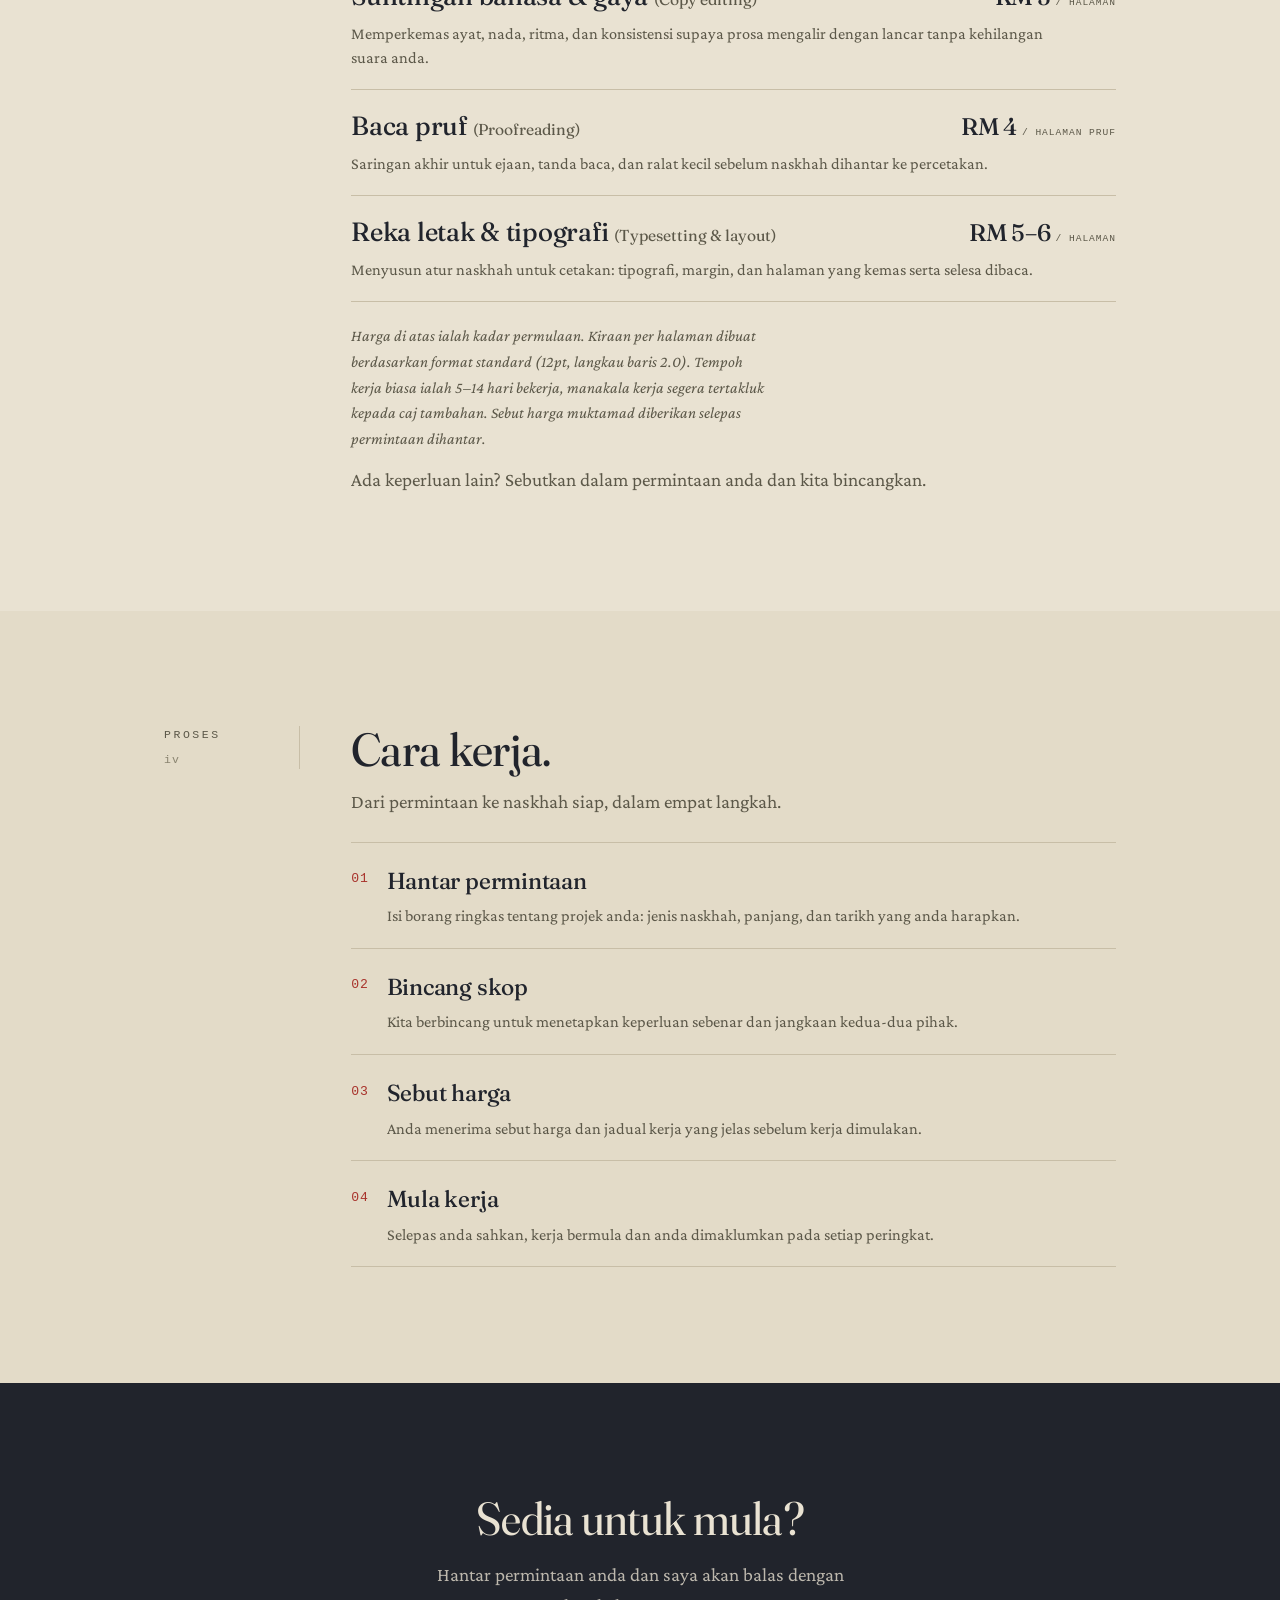
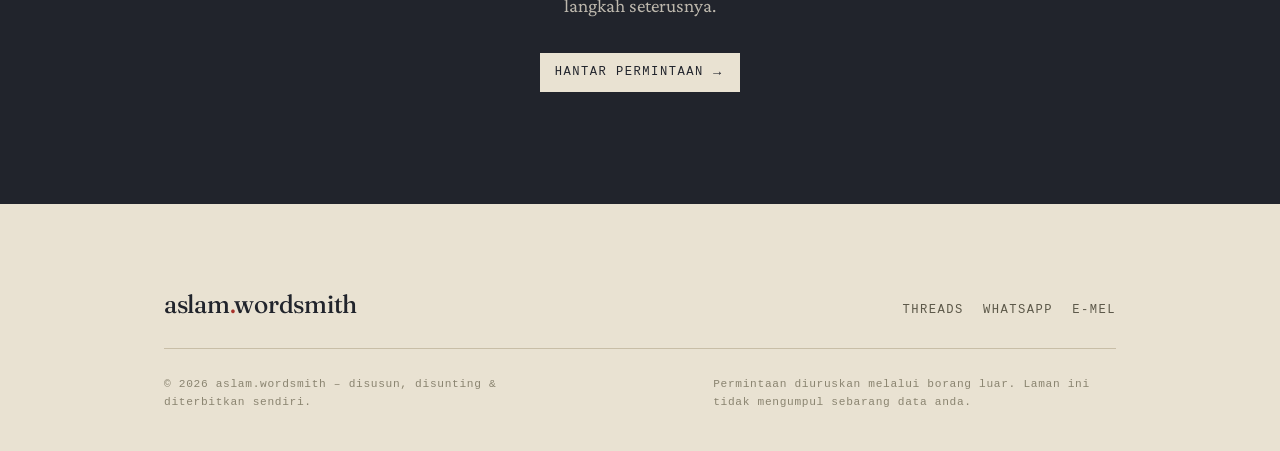
==== commit 40ab81ba: "Title: add "khidmat" to page/OG/Twitter title Co-Authored-By: Claude Opus 4.8 (1M context) <noreply@" ====
--- a/index.html
+++ b/index.html
@@ -13,14 +13,14 @@
   <meta name="color-scheme" content="light">
   <meta name="theme-color" content="#E9E2D2">
 
-  <title>aslam.wordsmith – penyuntingan &amp; reka letak</title>
+  <title>aslam.wordsmith – khidmat penyuntingan &amp; reka letak</title>
   <meta name="description" content="Khidmat penyuntingan dan reka letak buku oleh aslam.wordsmith – untuk penulis dan penerbit yang serius dengan karya mereka.">
 
   <!-- Open Graph (for sharing on Threads / WhatsApp / Facebook). -->
   <meta property="og:type" content="website">
   <meta property="og:locale" content="ms_MY">
   <meta property="og:site_name" content="aslam.wordsmith">
-  <meta property="og:title" content="aslam.wordsmith – penyuntingan &amp; reka letak">
+  <meta property="og:title" content="aslam.wordsmith – khidmat penyuntingan &amp; reka letak">
   <meta property="og:description" content="Khidmat penyuntingan dan reka letak buku untuk penulis dan penerbit yang serius dengan karya mereka.">
   <meta property="og:url" content="https://wordsmith-space.github.io/">
   <meta property="og:image" content="https://wordsmith-space.github.io/media/og.png">
@@ -31,7 +31,7 @@
 
   <!-- Twitter / X card (also read by some scrapers) -->
   <meta name="twitter:card" content="summary_large_image">
-  <meta name="twitter:title" content="aslam.wordsmith – penyuntingan &amp; reka letak">
+  <meta name="twitter:title" content="aslam.wordsmith – khidmat penyuntingan &amp; reka letak">
   <meta name="twitter:description" content="Khidmat penyuntingan dan reka letak buku untuk penulis dan penerbit yang serius dengan karya mereka.">
   <meta name="twitter:image" content="https://wordsmith-space.github.io/media/og.png">
 
